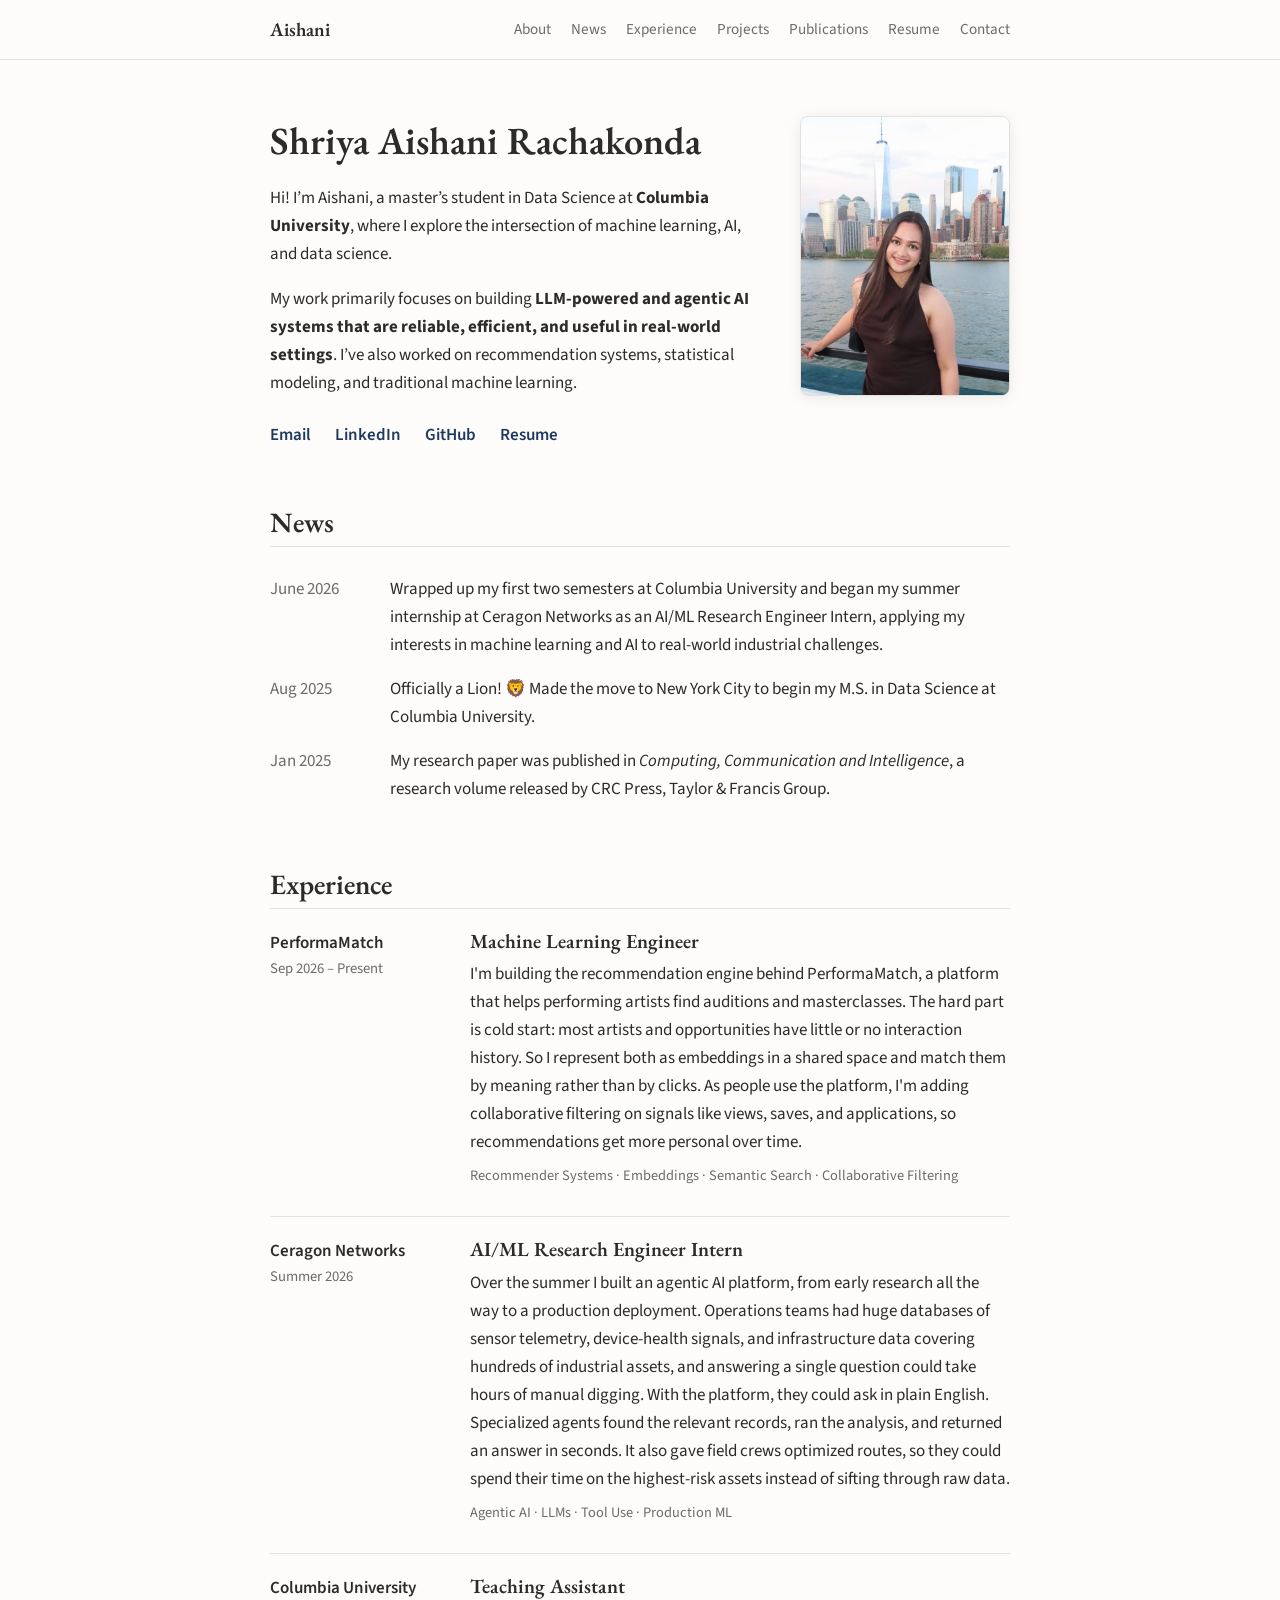
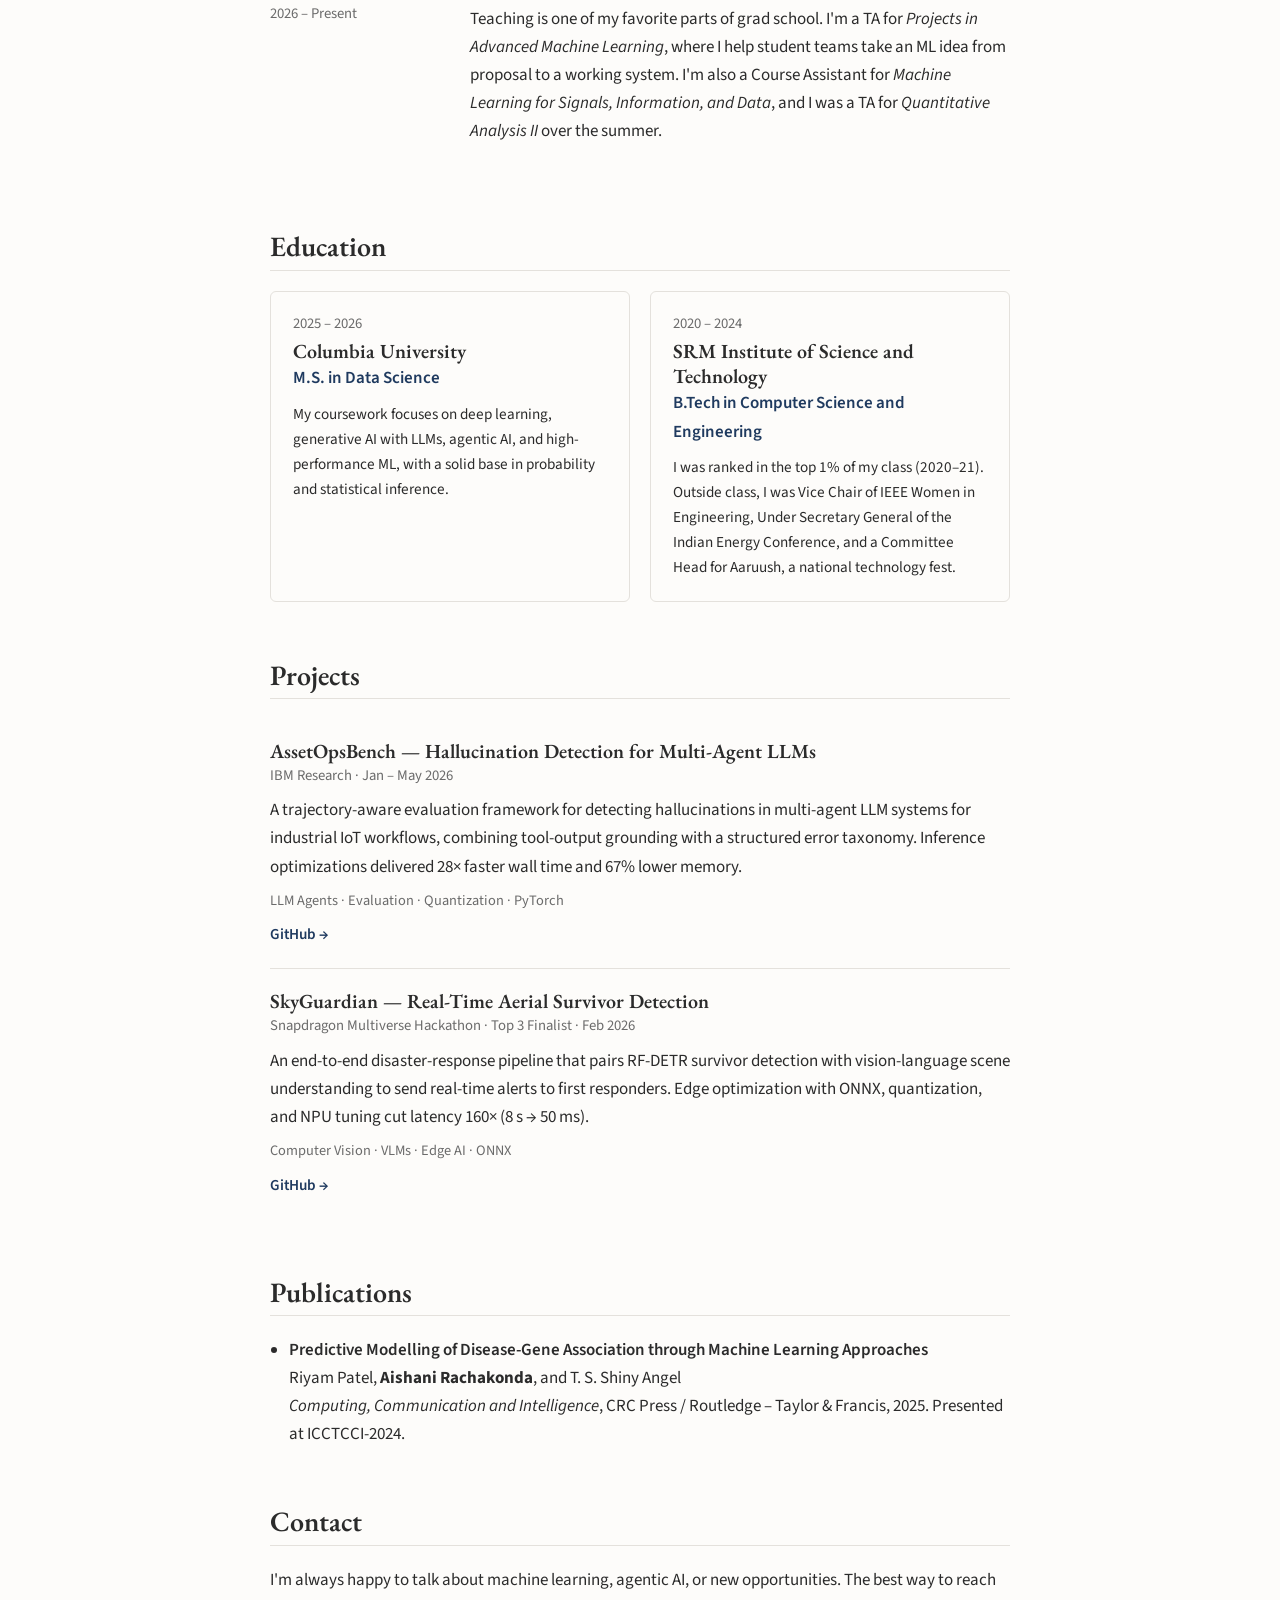
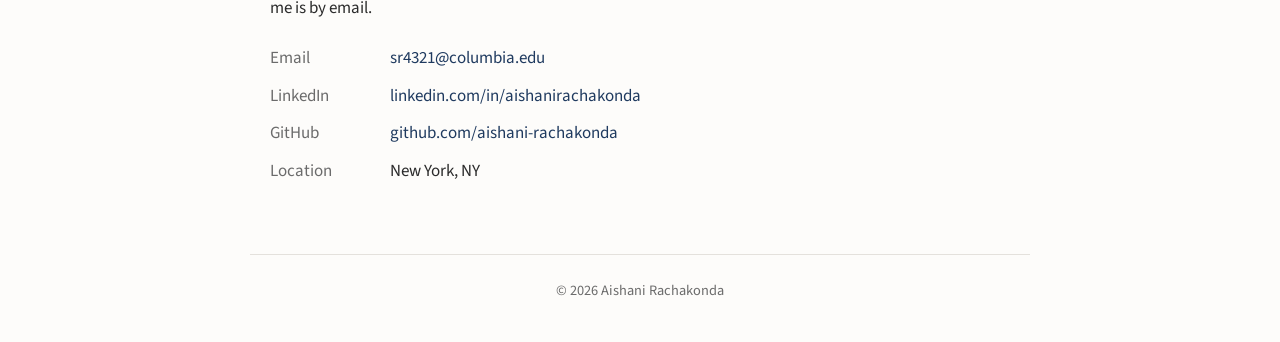
==== index.html @ 79b961b8 "Initial portfolio site Single-page site with intro, news, experience, education, projects, publicati" ====
<!doctype html>
<html lang="en">
<head>
  <meta charset="utf-8">
  <meta name="viewport" content="width=device-width, initial-scale=1">
  <title>Aishani Rachakonda</title>
  <meta name="description" content="Aishani Rachakonda — Machine Learning Engineer and M.S. Data Science student at Columbia University.">
  <link rel="preconnect" href="https://fonts.googleapis.com">
  <link rel="preconnect" href="https://fonts.gstatic.com" crossorigin>
  <link href="https://fonts.googleapis.com/css2?family=EB+Garamond:wght@500;600&family=Source+Sans+3:wght@400;600&display=swap" rel="stylesheet">
  <link rel="stylesheet" href="style.css?v=4">
</head>
<body>

  <header class="site-header">
    <nav class="nav">
      <a class="nav-name" href="#">Aishani</a>
      <div class="nav-links">
        <a href="#about">About</a>
        <a href="#news">News</a>
        <a href="#experience">Experience</a>
        <a href="#projects">Projects</a>
        <a href="#publications">Publications</a>
        <a href="resume.html">Resume</a>
        <a href="#contact">Contact</a>
      </div>
    </nav>
  </header>

  <main class="container">

    <!-- ============ ABOUT ============ -->
    <section id="about" class="about">
      <div class="about-text">
        <h1>Shriya Aishani Rachakonda</h1>

        <p>
          Hi! I&rsquo;m Aishani, a master&rsquo;s student in Data Science at
          <strong>Columbia University</strong>, where I explore the intersection of
          machine learning, AI, and data science.
        </p>
        <p>
          My work primarily focuses on building <strong>LLM-powered and agentic AI systems
          that are reliable, efficient, and useful in real-world settings</strong>. I&rsquo;ve
          also worked on recommendation systems, statistical modeling, and traditional
          machine learning.
        </p>

        <div class="links">
          <a href="mailto:sr4321@columbia.edu">Email</a>
          <a href="https://www.linkedin.com/in/aishanirachakonda" target="_blank" rel="noopener">LinkedIn</a>
          <a href="https://github.com/aishani-rachakonda" target="_blank" rel="noopener">GitHub</a>
          <a href="resume.html">Resume</a>
        </div>
      </div>

      <div class="about-photo">
        <!-- Save your photo as assets/img/profile.jpg and it will appear here. -->
        <img src="assets/img/profile.jpg" alt="Photo of Aishani Rachakonda"
             onerror="this.style.display='none'; this.nextElementSibling.style.display='flex';">
        <div class="photo-placeholder" aria-hidden="true">AR</div>
      </div>
    </section>

    <!-- ============ NEWS ============ -->
    <!-- To add an update, copy one <li> and put the newest at the top. -->
    <section id="news">
      <h2>News</h2>
      <ul class="news">
        <li>
          <span class="date">June 2026</span>
          <span>Wrapped up my first two semesters at Columbia University and began my summer internship at Ceragon Networks as an AI/ML Research Engineer Intern, applying my interests in machine learning and AI to real-world industrial challenges.</span>
        </li>
        <li>
          <span class="date">Aug 2025</span>
          <span>Officially a Lion! 🦁 Made the move to New York City to begin my M.S. in Data Science at Columbia University.</span>
        </li>
        <li>
          <span class="date">Jan 2025</span>
          <span>My research paper was published in <em>Computing, Communication and Intelligence</em>, a research volume released by CRC Press, Taylor &amp; Francis Group.</span>
        </li>
      </ul>
    </section>

    <!-- ============ EXPERIENCE ============ -->
    <!-- To add a role, copy one <article class="role"> block. Newest goes first. -->
    <section id="experience">
      <h2>Experience</h2>

      <article class="role">
        <div class="role-side">
          <div class="role-org">PerformaMatch</div>
          <div class="meta">Sep 2026 &ndash; Present</div>
        </div>
        <div class="role-body">
          <h3>Machine Learning Engineer</h3>
          <p>
            I'm building the recommendation engine behind PerformaMatch, a platform that
            helps performing artists find auditions and masterclasses. The hard part is
            cold start: most artists and opportunities have little or no interaction
            history. So I represent both as embeddings in a shared space and match them
            by meaning rather than by clicks. As people use the platform, I'm adding
            collaborative filtering on signals like views, saves, and applications, so
            recommendations get more personal over time.
          </p>
          <p class="tags">Recommender Systems &middot; Embeddings &middot; Semantic Search &middot; Collaborative Filtering</p>
        </div>
      </article>

      <article class="role">
        <div class="role-side">
          <div class="role-org">Ceragon Networks</div>
          <div class="meta">Summer 2026</div>
        </div>
        <div class="role-body">
          <h3>AI/ML Research Engineer Intern</h3>
          <p>
            Over the summer I built an agentic AI platform, from early research all the
            way to a production deployment. Operations teams had huge databases of sensor
            telemetry, device-health signals, and infrastructure data covering hundreds of
            industrial assets, and answering a single question could take hours of manual
            digging. With the platform, they could ask in plain English. Specialized
            agents found the relevant records, ran the analysis, and returned an answer in
            seconds. It also gave field crews optimized routes, so they could spend their
            time on the highest-risk assets instead of sifting through raw data.
          </p>
          <p class="tags">Agentic AI &middot; LLMs &middot; Tool Use &middot; Production ML</p>
        </div>
      </article>

      <article class="role">
        <div class="role-side">
          <div class="role-org">Columbia University</div>
          <div class="meta">2026 &ndash; Present</div>
        </div>
        <div class="role-body">
          <h3>Teaching Assistant</h3>
          <p>
            Teaching is one of my favorite parts of grad school. I'm a TA for
            <em>Projects in Advanced Machine Learning</em>, where I help student teams take
            an ML idea from proposal to a working system. I'm also a Course Assistant for
            <em>Machine Learning for Signals, Information, and Data</em>, and I was a TA for
            <em>Quantitative Analysis II</em> over the summer.
          </p>
        </div>
      </article>
    </section>

    <!-- ============ EDUCATION ============ -->
    <section id="education">
      <h2>Education</h2>
      <div class="edu-grid">
        <div class="edu-card">
          <div class="meta">2025 &ndash; 2026</div>
          <h3>Columbia University</h3>
          <p class="edu-degree">M.S. in Data Science</p>
          <p>
            My coursework focuses on deep learning, generative AI with LLMs, agentic AI,
            and high-performance ML, with a solid base in probability and statistical
            inference.
          </p>
        </div>
        <div class="edu-card">
          <div class="meta">2020 &ndash; 2024</div>
          <h3>SRM Institute of Science and Technology</h3>
          <p class="edu-degree">B.Tech in Computer Science and Engineering</p>
          <p>
            I was ranked in the top 1% of my class (2020&ndash;21). Outside class, I was Vice Chair of
            IEEE Women in Engineering, Under Secretary General of the Indian Energy
            Conference, and a Committee Head for Aaruush, a national technology fest.
          </p>
        </div>
      </div>
    </section>

    <!-- ============ PROJECTS ============ -->
    <!-- To add a project, copy one <article class="project"> block. -->
    <section id="projects">
      <h2>Projects</h2>

      <article class="project">
        <div class="entry-head">
          <h3>AssetOpsBench &mdash; Hallucination Detection for Multi-Agent LLMs</h3>
          <div class="meta">IBM Research &middot; Jan &ndash; May 2026</div>
        </div>
        <p>
          A trajectory-aware evaluation framework for detecting hallucinations in multi-agent
          LLM systems for industrial IoT workflows, combining tool-output grounding with a
          structured error taxonomy. Inference optimizations delivered 28&times; faster wall
          time and 67% lower memory.
        </p>
        <p class="tags">LLM Agents &middot; Evaluation &middot; Quantization &middot; PyTorch</p>
        <!-- TODO: replace with the project's repository URL -->
        <a class="project-link" href="https://github.com/aishani-rachakonda" target="_blank" rel="noopener">GitHub &rarr;</a>
      </article>

      <article class="project">
        <div class="entry-head">
          <h3>SkyGuardian &mdash; Real-Time Aerial Survivor Detection</h3>
          <div class="meta">Snapdragon Multiverse Hackathon &middot; Top 3 Finalist &middot; Feb 2026</div>
        </div>
        <p>
          An end-to-end disaster-response pipeline that pairs RF-DETR survivor detection with
          vision-language scene understanding to send real-time alerts to first responders.
          Edge optimization with ONNX, quantization, and NPU tuning cut latency 160&times;
          (8&nbsp;s &rarr; 50&nbsp;ms).
        </p>
        <p class="tags">Computer Vision &middot; VLMs &middot; Edge AI &middot; ONNX</p>
        <!-- TODO: replace with the project's repository URL -->
        <a class="project-link" href="https://github.com/aishani-rachakonda" target="_blank" rel="noopener">GitHub &rarr;</a>
      </article>
    </section>

    <!-- ============ PUBLICATIONS ============ -->
    <section id="publications">
      <h2>Publications</h2>
      <ul class="pubs">
        <li>
          <span class="pub-title">Predictive Modelling of Disease-Gene Association through Machine Learning Approaches</span><br>
          Riyam Patel, <strong>Aishani Rachakonda</strong>, and T. S. Shiny Angel<br>
          <em>Computing, Communication and Intelligence</em>, CRC Press / Routledge &ndash; Taylor &amp; Francis, 2025.
          Presented at ICCTCCI-2024.
        </li>
      </ul>
    </section>

    <!-- ============ CONTACT ============ -->
    <section id="contact">
      <h2>Contact</h2>
      <p>I'm always happy to talk about machine learning, agentic AI, or new opportunities. The best way to reach me is by email.</p>
      <ul class="contact-list">
        <li><span>Email</span><a href="mailto:sr4321@columbia.edu">sr4321@columbia.edu</a></li>
        <li><span>LinkedIn</span><a href="https://www.linkedin.com/in/aishanirachakonda" target="_blank" rel="noopener">linkedin.com/in/aishanirachakonda</a></li>
        <li><span>GitHub</span><a href="https://github.com/aishani-rachakonda" target="_blank" rel="noopener">github.com/aishani-rachakonda</a></li>
        <li><span>Location</span>New York, NY</li>
      </ul>
    </section>

  </main>

  <footer class="footer">
    &copy; <span id="year">2026</span> Aishani Rachakonda
  </footer>

  <script>document.getElementById('year').textContent = new Date().getFullYear();</script>
</body>
</html>
---- style.css ----
/* ---------- Theme ---------- */
:root {
  --bg: #fdfcfa;
  --text: #2b2b2b;
  --muted: #6b6b6b;
  --rule: #e4e1dc;
  --accent: #1f3a5f;       /* deep navy */
  --accent-hover: #9b2335; /* muted crimson */
  --serif: "EB Garamond", Georgia, "Times New Roman", serif;
  --sans: "Source Sans 3", -apple-system, "Segoe UI", Helvetica, Arial, sans-serif;
  --width: 780px;
}

@media (prefers-color-scheme: dark) {
  :root {
    --bg: #1a1b1e;
    --text: #e3e1dc;
    --muted: #9a9892;
    --rule: #33343a;
    --accent: #8fb3de;
    --accent-hover: #e3a1a8;
  }
}

/* ---------- Base ---------- */
* { box-sizing: border-box; }

html { scroll-behavior: smooth; scroll-padding-top: 4.5rem; }

body {
  margin: 0;
  background: var(--bg);
  color: var(--text);
  font-family: var(--sans);
  font-size: 17px;
  line-height: 1.65;
  -webkit-font-smoothing: antialiased;
}

a { color: var(--accent); text-decoration: none; }
a:hover { color: var(--accent-hover); text-decoration: underline; }

h1, h2, h3 { font-family: var(--serif); font-weight: 600; line-height: 1.25; }

.container {
  max-width: var(--width);
  margin: 0 auto;
  padding: 0 1.25rem;
}

section { padding: 2.5rem 0 1rem; }

h2 {
  font-size: 1.75rem;
  margin: 0 0 1.25rem;
  padding-bottom: 0.35rem;
  border-bottom: 1px solid var(--rule);
  display: flex;
  justify-content: space-between;
  align-items: baseline;
}

h3 { font-size: 1.3rem; margin: 1.75rem 0 0.75rem; }

/* ---------- Header / Nav ---------- */
.site-header {
  position: sticky;
  top: 0;
  z-index: 10;
  background: var(--bg);
  border-bottom: 1px solid var(--rule);
}

.nav {
  max-width: var(--width);
  margin: 0 auto;
  padding: 0.85rem 1.25rem;
  display: flex;
  justify-content: space-between;
  align-items: center;
  gap: 1rem;
}

.nav-name {
  font-family: var(--serif);
  font-size: 1.2rem;
  font-weight: 600;
  color: var(--text);
  white-space: nowrap;
}

.nav-links { display: flex; flex-wrap: wrap; gap: 0.25rem 1.25rem; }
.nav-links a { color: var(--muted); font-size: 0.95rem; }
.nav-links a:hover { color: var(--accent); text-decoration: none; }

/* ---------- About ---------- */
.about {
  display: grid;
  grid-template-columns: 1fr 210px;
  gap: 2.5rem;
  align-items: start;
  padding-top: 3.5rem;
}

.about h1 { font-size: 2.4rem; margin: 0 0 1.25rem; }
.tagline {
  margin: 0.35rem 0 1.5rem;
  color: var(--accent);
  font-size: 1.1rem;
  font-weight: 600;
}

.about-photo img,
.photo-placeholder {
  width: 210px;
  aspect-ratio: 3 / 4;
  border-radius: 8px;
  object-fit: cover;
  display: block;
  border: 1px solid var(--rule);
  box-shadow: 0 2px 14px rgba(0, 0, 0, 0.08);
}

.photo-placeholder {
  display: none;
  align-items: center;
  justify-content: center;
  font-family: var(--serif);
  font-size: 3.5rem;
  color: var(--accent);
  background: color-mix(in srgb, var(--accent) 8%, var(--bg));
}

.links { display: flex; flex-wrap: wrap; gap: 0.5rem 1.5rem; margin-top: 1.5rem; }
.links a { font-weight: 600; }

/* ---------- News ---------- */
.news { list-style: none; padding: 0; margin: 0; }
.news li {
  display: grid;
  grid-template-columns: 6.5rem 1fr;
  gap: 1rem;
  padding: 0.5rem 0;
}
.date { color: var(--muted); font-variant-numeric: tabular-nums; white-space: nowrap; }

/* ---------- Shared ---------- */
.entry-head {
  display: flex;
  justify-content: space-between;
  align-items: baseline;
  flex-wrap: wrap;
  gap: 0 1rem;
}

.meta { color: var(--muted); font-size: 0.92rem; }
.tags { color: var(--muted); font-size: 0.9rem; }

/* ---------- Experience ---------- */
.role {
  display: grid;
  grid-template-columns: 11rem 1fr;
  gap: 1.5rem;
  padding: 1.25rem 0;
  border-bottom: 1px solid var(--rule);
}
.role:first-of-type { padding-top: 0; }
.role:last-child { border-bottom: none; }
.role-org { font-weight: 600; }
.role h3 { margin: 0 0 0.4rem; font-size: 1.25rem; }
.role p { margin: 0 0 0.5rem; }

/* ---------- Education ---------- */
.edu-grid { display: grid; grid-template-columns: 1fr 1fr; gap: 1.25rem; }
.edu-card {
  padding: 1.25rem 1.4rem;
  border: 1px solid var(--rule);
  border-radius: 6px;
}
.edu-card h3 { margin: 0.2rem 0 0; font-size: 1.25rem; }
.edu-degree { margin: 0 0 0.6rem; color: var(--accent); font-weight: 600; }
.edu-card p:last-child { margin: 0; font-size: 0.95rem; }

/* ---------- Resume page ---------- */
.nav-links a.active { color: var(--text); }

.resume-page { padding-top: 2.5rem; }
.resume-head {
  display: flex;
  justify-content: space-between;
  align-items: center;
  gap: 1rem;
  margin-bottom: 1.25rem;
}
.resume-head h1 { margin: 0; font-size: 2.2rem; }

.button {
  display: inline-block;
  padding: 0.5rem 1.1rem;
  border: 1px solid var(--accent);
  border-radius: 4px;
  font-weight: 600;
  font-size: 0.95rem;
}
.button:hover { background: var(--accent); color: var(--bg); text-decoration: none; }

.resume-frame {
  border: 1px solid var(--rule);
  box-shadow: 0 2px 14px rgba(0, 0, 0, 0.06);
  aspect-ratio: 8.5 / 11;
  background: #fff;
}
.resume-frame iframe { width: 100%; height: 100%; border: 0; display: block; }
.resume-fallback { color: var(--muted); font-size: 0.9rem; text-align: center; }

/* ---------- Projects ---------- */
.project {
  padding: 1.25rem 0;
  border-bottom: 1px solid var(--rule);
  margin: 0;
}
.project:last-child { border-bottom: none; }
.project h3 { margin: 0; font-size: 1.25rem; }
.project p { margin: 0.5rem 0; }
.project-link { font-weight: 600; font-size: 0.95rem; }

/* ---------- Publications ---------- */
.pubs { padding-left: 1.2rem; margin: 0; }
.pub-title { font-weight: 600; }

/* ---------- Contact ---------- */
.contact-list { list-style: none; padding: 0; margin: 1rem 0 0; }
.contact-list li { display: grid; grid-template-columns: 6.5rem 1fr; gap: 1rem; padding: 0.3rem 0; }
.contact-list span { color: var(--muted); }

/* ---------- Footer ---------- */
.footer {
  max-width: var(--width);
  margin: 3rem auto 0;
  padding: 1.5rem 1.25rem 2.5rem;
  border-top: 1px solid var(--rule);
  color: var(--muted);
  font-size: 0.9rem;
  text-align: center;
}

/* ---------- Mobile ---------- */
@media (max-width: 680px) {
  body { font-size: 16px; }
  .nav { flex-direction: column; align-items: flex-start; gap: 0.4rem; }
  .nav-links { gap: 0.25rem 1rem; }
  html { scroll-padding-top: 6.5rem; }
  .about { grid-template-columns: 1fr; gap: 1.5rem; padding-top: 2rem; }
  .about-photo { order: -1; }
  .about-photo img, .photo-placeholder { width: 160px; }
  .photo-placeholder { font-size: 2.5rem; }
  .about h1 { font-size: 2rem; }
  .news li, .contact-list li { grid-template-columns: 1fr; gap: 0; }
  .role { grid-template-columns: 1fr; gap: 0.4rem; }
  .role-side { display: flex; justify-content: space-between; gap: 1rem; }
  .edu-grid { grid-template-columns: 1fr; }
}
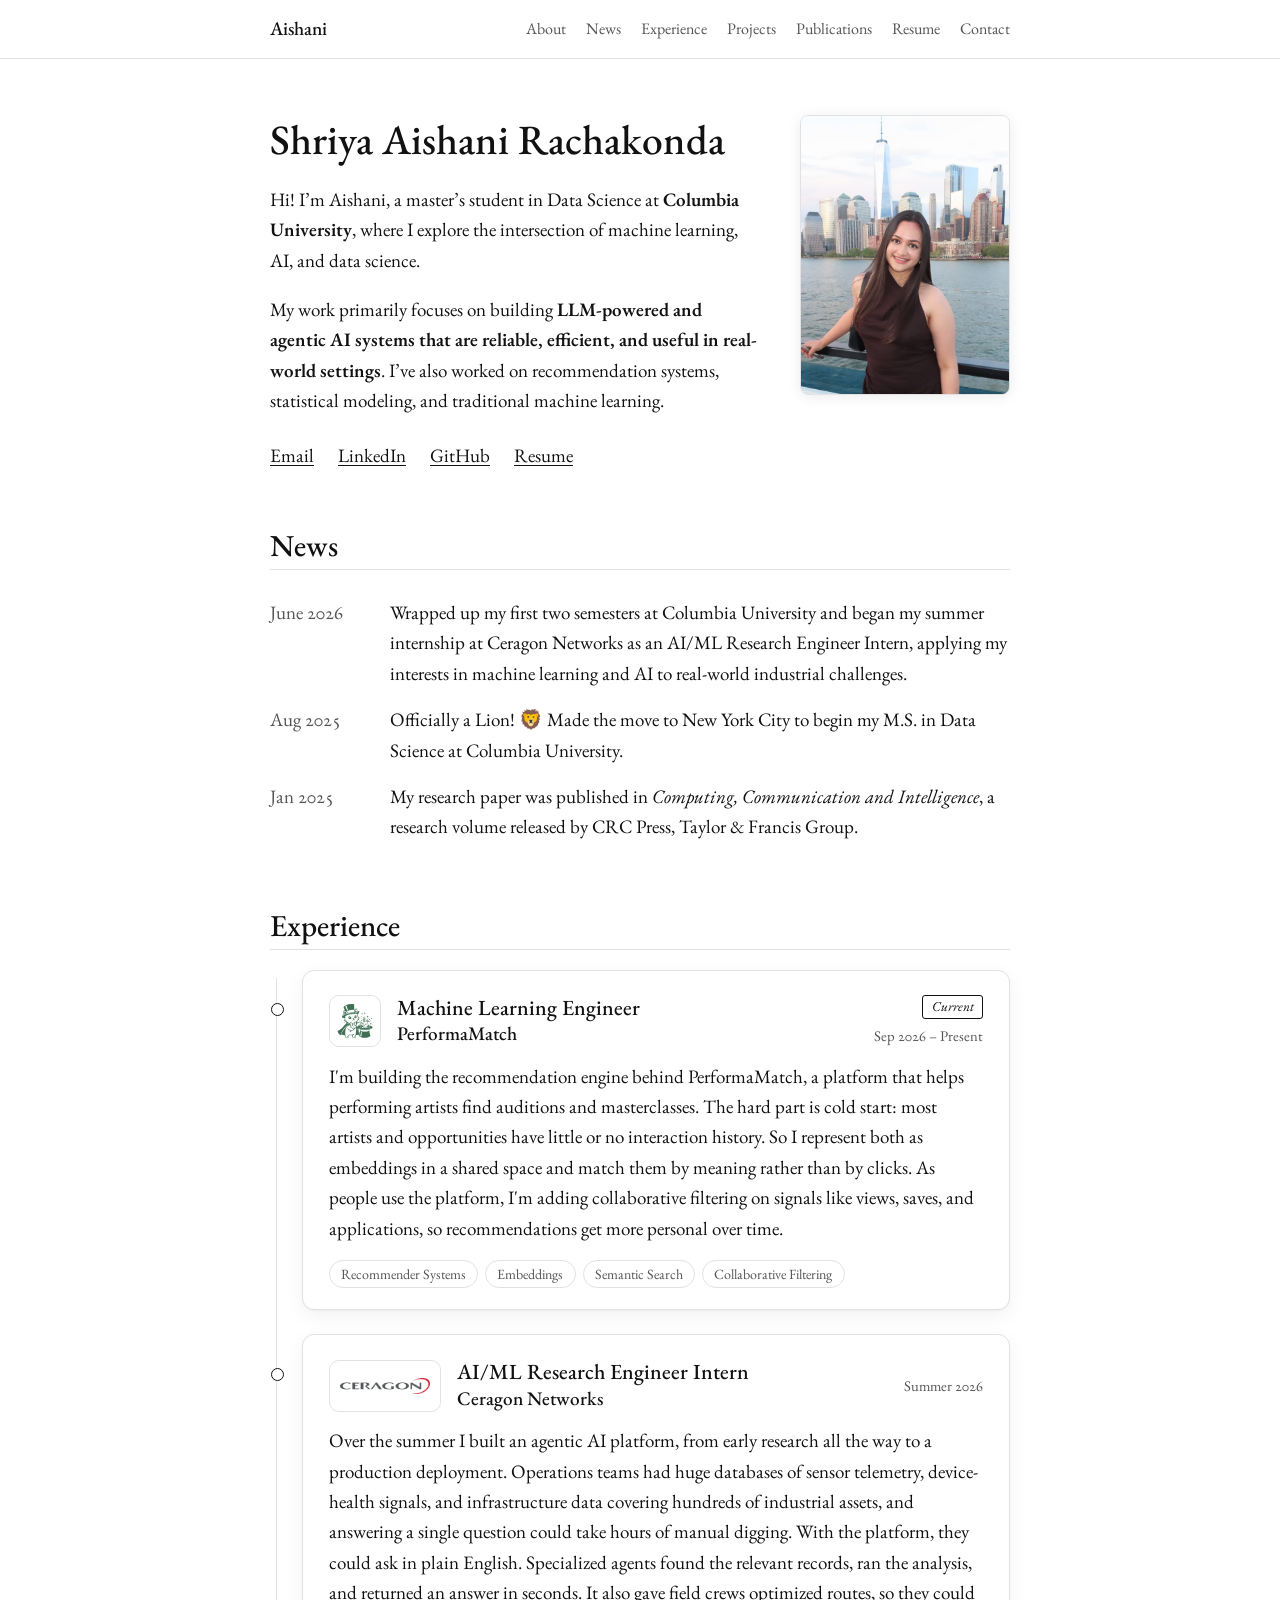
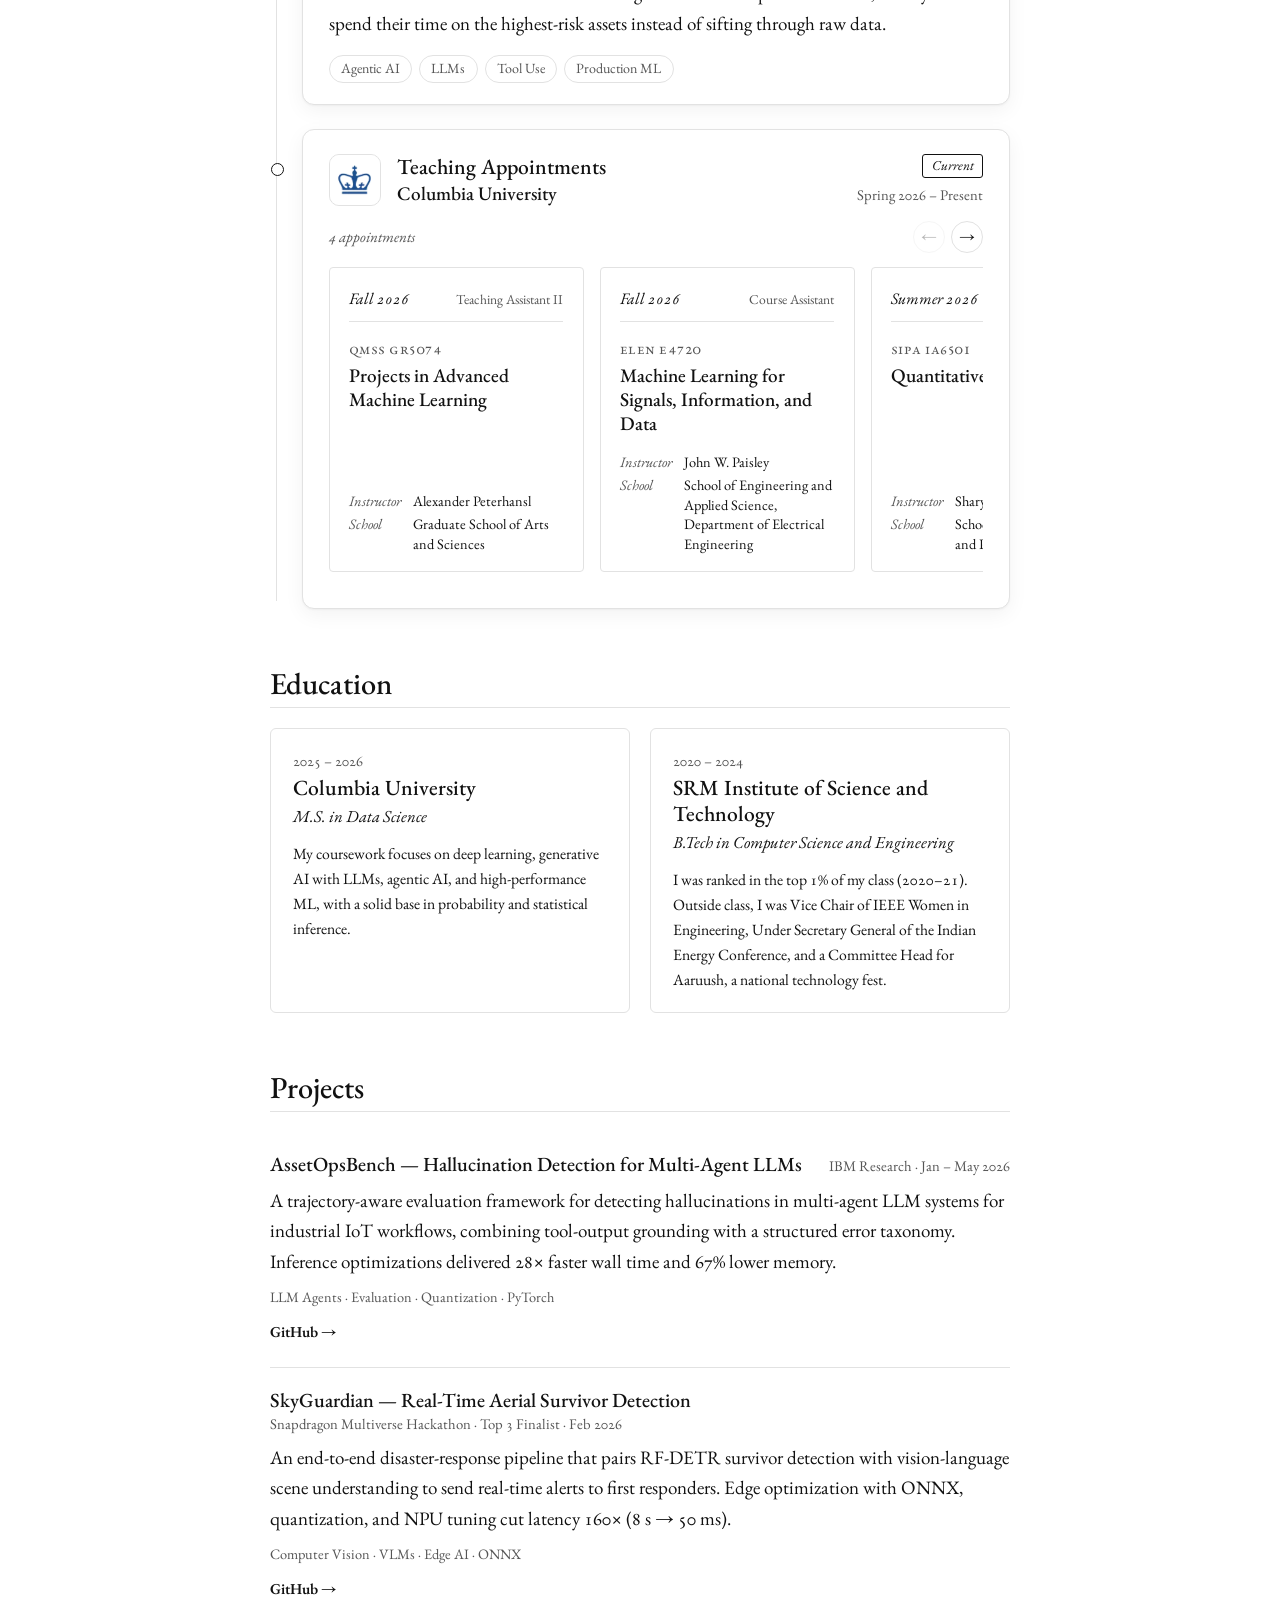
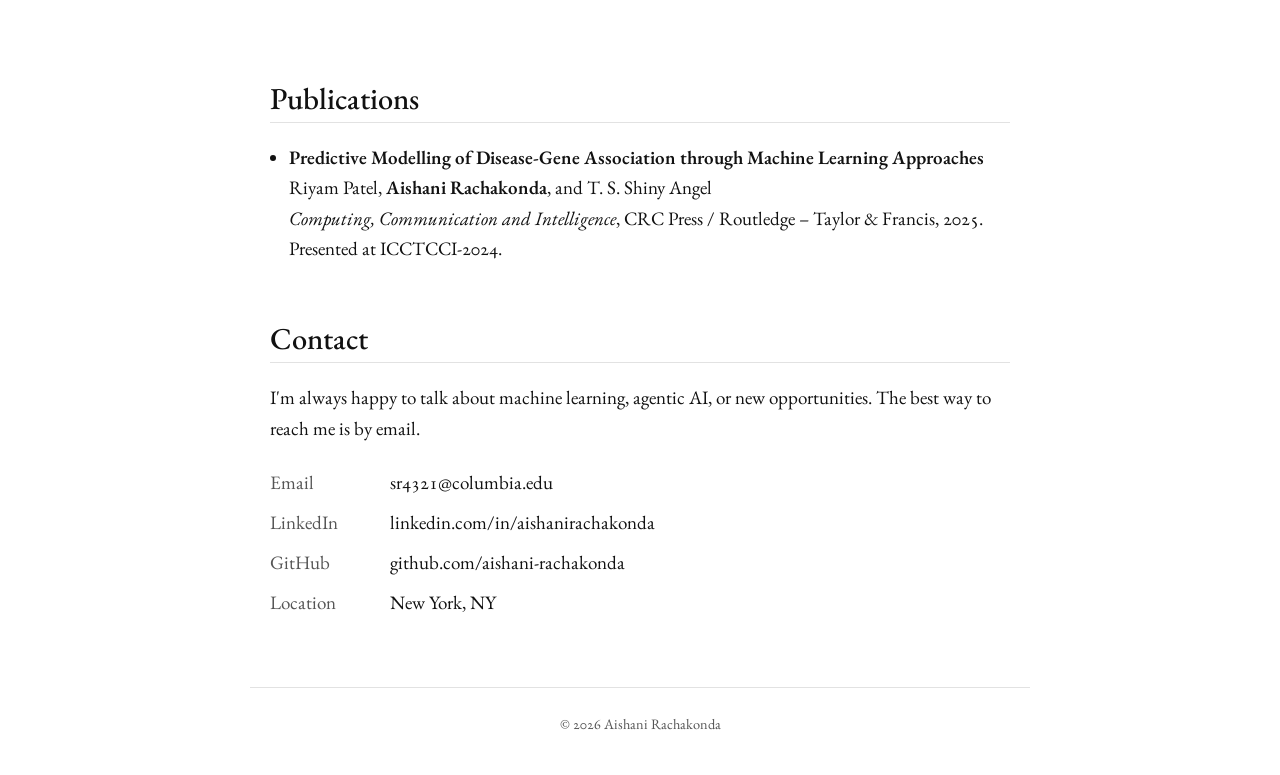
==== commit afff61fb: "Black-and-white redesign, TA appointment cards, logos, intro and news updates" ====
--- a/index.html
+++ b/index.html
@@ -7,8 +7,8 @@
   <meta name="description" content="Aishani Rachakonda — Machine Learning Engineer and M.S. Data Science student at Columbia University.">
   <link rel="preconnect" href="https://fonts.googleapis.com">
   <link rel="preconnect" href="https://fonts.gstatic.com" crossorigin>
-  <link href="https://fonts.googleapis.com/css2?family=EB+Garamond:wght@500;600&family=Source+Sans+3:wght@400;600&display=swap" rel="stylesheet">
-  <link rel="stylesheet" href="style.css?v=4">
+  <link href="https://fonts.googleapis.com/css2?family=EB+Garamond:ital,wght@0,400;0,500;0,600;1,400;1,500&display=swap" rel="stylesheet">
+  <link rel="stylesheet" href="style.css?v=12">
 </head>
 <body>
 
@@ -83,67 +83,142 @@
     </section>
 
     <!-- ============ EXPERIENCE ============ -->
-    <!-- To add a role, copy one <article class="role"> block. Newest goes first. -->
+    <!-- To add a role, copy one <article class="xp-card"> block (inside its <li>). Newest goes first.
+         Logos: save as assets/img/logos/<name>.png (square, ~200x200). Until then, the initials show. -->
     <section id="experience">
       <h2>Experience</h2>
 
-      <article class="role">
-        <div class="role-side">
-          <div class="role-org">PerformaMatch</div>
-          <div class="meta">Sep 2026 &ndash; Present</div>
-        </div>
-        <div class="role-body">
-          <h3>Machine Learning Engineer</h3>
-          <p>
-            I'm building the recommendation engine behind PerformaMatch, a platform that
-            helps performing artists find auditions and masterclasses. The hard part is
-            cold start: most artists and opportunities have little or no interaction
-            history. So I represent both as embeddings in a shared space and match them
-            by meaning rather than by clicks. As people use the platform, I'm adding
-            collaborative filtering on signals like views, saves, and applications, so
-            recommendations get more personal over time.
-          </p>
-          <p class="tags">Recommender Systems &middot; Embeddings &middot; Semantic Search &middot; Collaborative Filtering</p>
-        </div>
-      </article>
-
-      <article class="role">
-        <div class="role-side">
-          <div class="role-org">Ceragon Networks</div>
-          <div class="meta">Summer 2026</div>
-        </div>
-        <div class="role-body">
-          <h3>AI/ML Research Engineer Intern</h3>
-          <p>
-            Over the summer I built an agentic AI platform, from early research all the
-            way to a production deployment. Operations teams had huge databases of sensor
-            telemetry, device-health signals, and infrastructure data covering hundreds of
-            industrial assets, and answering a single question could take hours of manual
-            digging. With the platform, they could ask in plain English. Specialized
-            agents found the relevant records, ran the analysis, and returned an answer in
-            seconds. It also gave field crews optimized routes, so they could spend their
-            time on the highest-risk assets instead of sifting through raw data.
-          </p>
-          <p class="tags">Agentic AI &middot; LLMs &middot; Tool Use &middot; Production ML</p>
-        </div>
-      </article>
-
-      <article class="role">
-        <div class="role-side">
-          <div class="role-org">Columbia University</div>
-          <div class="meta">2026 &ndash; Present</div>
-        </div>
-        <div class="role-body">
-          <h3>Teaching Assistant</h3>
-          <p>
-            Teaching is one of my favorite parts of grad school. I'm a TA for
-            <em>Projects in Advanced Machine Learning</em>, where I help student teams take
-            an ML idea from proposal to a working system. I'm also a Course Assistant for
-            <em>Machine Learning for Signals, Information, and Data</em>, and I was a TA for
-            <em>Quantitative Analysis II</em> over the summer.
-          </p>
-        </div>
-      </article>
+      <ol class="timeline">
+        <li class="timeline-item reveal">
+          <article class="xp-card">
+            <header class="xp-head">
+              <div class="xp-logo">
+                <span>PM</span>
+                <img src="assets/img/logos/performamatch.png" alt="" onerror="this.remove()">
+              </div>
+              <div class="xp-title">
+                <h3>Machine Learning Engineer</h3>
+                <div class="xp-org">PerformaMatch</div>
+              </div>
+              <div class="xp-when">
+                <span class="badge-current">Current</span>
+                <span class="meta">Sep 2026 &ndash; Present</span>
+              </div>
+            </header>
+            <p>
+              I'm building the recommendation engine behind PerformaMatch, a platform that
+              helps performing artists find auditions and masterclasses. The hard part is
+              cold start: most artists and opportunities have little or no interaction
+              history. So I represent both as embeddings in a shared space and match them
+              by meaning rather than by clicks. As people use the platform, I'm adding
+              collaborative filtering on signals like views, saves, and applications, so
+              recommendations get more personal over time.
+            </p>
+            <ul class="chips">
+              <li>Recommender Systems</li><li>Embeddings</li><li>Semantic Search</li><li>Collaborative Filtering</li>
+            </ul>
+          </article>
+        </li>
+
+        <li class="timeline-item reveal">
+          <article class="xp-card">
+            <header class="xp-head">
+              <div class="xp-logo xp-logo--wide">
+                <span>C</span>
+                <img src="assets/img/logos/ceragon.png" alt="" onerror="this.remove()">
+              </div>
+              <div class="xp-title">
+                <h3>AI/ML Research Engineer Intern</h3>
+                <div class="xp-org">Ceragon Networks</div>
+              </div>
+              <div class="xp-when">
+                <span class="meta">Summer 2026</span>
+              </div>
+            </header>
+            <p>
+              Over the summer I built an agentic AI platform, from early research all the
+              way to a production deployment. Operations teams had huge databases of sensor
+              telemetry, device-health signals, and infrastructure data covering hundreds of
+              industrial assets, and answering a single question could take hours of manual
+              digging. With the platform, they could ask in plain English. Specialized
+              agents found the relevant records, ran the analysis, and returned an answer in
+              seconds. It also gave field crews optimized routes, so they could spend their
+              time on the highest-risk assets instead of sifting through raw data.
+            </p>
+            <ul class="chips">
+              <li>Agentic AI</li><li>LLMs</li><li>Tool Use</li><li>Production ML</li>
+            </ul>
+          </article>
+        </li>
+
+        <li class="timeline-item reveal">
+          <article class="xp-card">
+            <header class="xp-head">
+              <div class="xp-logo">
+                <span>CU</span>
+                <img src="assets/img/logos/columbia.png" alt="" onerror="this.remove()">
+              </div>
+              <div class="xp-title">
+                <h3>Teaching Appointments</h3>
+                <div class="xp-org">Columbia University</div>
+              </div>
+              <div class="xp-when">
+                <span class="badge-current">Current</span>
+                <span class="meta">Spring 2026 &ndash; Present</span>
+              </div>
+            </header>
+
+            <!-- One card per appointment, newest first. Copy a <li class="ta-card"> to add one. -->
+            <div class="ta-carousel">
+              <div class="ta-controls" aria-hidden="true">
+                <span class="ta-count">4 appointments</span>
+                <span class="ta-buttons">
+                  <button type="button" class="ta-btn" data-dir="-1" tabindex="-1">&larr;</button>
+                  <button type="button" class="ta-btn" data-dir="1" tabindex="-1">&rarr;</button>
+                </span>
+              </div>
+              <ul class="ta-track" tabindex="0" aria-label="Teaching appointments">
+                <li class="ta-card">
+                  <div class="ta-top"><span class="ta-term">Fall 2026</span><span class="ta-role">Teaching Assistant II</span></div>
+                  <div class="ta-code">QMSS GR5074</div>
+                  <h4 class="ta-course">Projects in Advanced Machine Learning</h4>
+                  <dl class="ta-meta">
+                    <dt>Instructor</dt><dd>Alexander Peterhansl</dd>
+                    <dt>School</dt><dd>Graduate School of Arts and Sciences</dd>
+                  </dl>
+                </li>
+                <li class="ta-card">
+                  <div class="ta-top"><span class="ta-term">Fall 2026</span><span class="ta-role">Course Assistant</span></div>
+                  <div class="ta-code">ELEN E4720</div>
+                  <h4 class="ta-course">Machine Learning for Signals, Information, and Data</h4>
+                  <dl class="ta-meta">
+                    <dt>Instructor</dt><dd>John W. Paisley</dd>
+                    <dt>School</dt><dd>School of Engineering and Applied Science, Department of Electrical Engineering</dd>
+                  </dl>
+                </li>
+                <li class="ta-card">
+                  <div class="ta-top"><span class="ta-term">Summer 2026</span><span class="ta-role">Teaching Assistant II</span></div>
+                  <div class="ta-code">SIPA IA6501</div>
+                  <h4 class="ta-course">Quantitative Analysis II</h4>
+                  <dl class="ta-meta">
+                    <dt>Instructor</dt><dd>Sharyn L. O&rsquo;Halloran</dd>
+                    <dt>School</dt><dd>School of International and Public Affairs</dd>
+                  </dl>
+                </li>
+                <li class="ta-card">
+                  <div class="ta-top"><span class="ta-term">Spring 2026</span><span class="ta-role">Teaching Assistant II</span></div>
+                  <div class="ta-code">QMSS GR5074</div>
+                  <h4 class="ta-course">Projects in Advanced Machine Learning</h4>
+                  <dl class="ta-meta">
+                    <dt>Instructor</dt><dd>Alexander Peterhansl</dd>
+                    <dt>School</dt><dd>Graduate School of Arts and Sciences</dd>
+                  </dl>
+                </li>
+              </ul>
+            </div>
+          </article>
+        </li>
+      </ol>
     </section>
 
     <!-- ============ EDUCATION ============ -->
@@ -242,6 +317,37 @@
     &copy; <span id="year">2026</span> Aishani Rachakonda
   </footer>
 
-  <script>document.getElementById('year').textContent = new Date().getFullYear();</script>
+  <script>
+    document.getElementById('year').textContent = new Date().getFullYear();
+
+    // Fade cards in as they scroll into view.
+    const items = document.querySelectorAll('.reveal');
+    if ('IntersectionObserver' in window && !matchMedia('(prefers-reduced-motion: reduce)').matches) {
+      document.documentElement.classList.add('js-reveal');
+      const io = new IntersectionObserver((entries) => {
+        entries.forEach((e) => {
+          if (e.isIntersecting) { e.target.classList.add('is-visible'); io.unobserve(e.target); }
+        });
+      }, { threshold: 0.15 });
+      items.forEach((el) => io.observe(el));
+    }
+
+    // Teaching appointments: arrow buttons scroll the card track.
+    document.querySelectorAll('.ta-carousel').forEach((c) => {
+      const track = c.querySelector('.ta-track');
+      const [prev, next] = c.querySelectorAll('.ta-btn');
+      const step = () => track.querySelector('.ta-card').offsetWidth + 16;
+      const update = () => {
+        prev.disabled = track.scrollLeft <= 2;
+        next.disabled = track.scrollLeft + track.clientWidth >= track.scrollWidth - 2;
+        c.classList.toggle('no-scroll', track.scrollWidth <= track.clientWidth + 2);
+      };
+      prev.addEventListener('click', () => track.scrollBy({ left: -step(), behavior: 'smooth' }));
+      next.addEventListener('click', () => track.scrollBy({ left: step(), behavior: 'smooth' }));
+      track.addEventListener('scroll', update, { passive: true });
+      window.addEventListener('resize', update);
+      update();
+    });
+  </script>
 </body>
 </html>
--- a/style.css
+++ b/style.css
@@ -1,24 +1,27 @@
 /* ---------- Theme ---------- */
 :root {
-  --bg: #fdfcfa;
-  --text: #2b2b2b;
-  --muted: #6b6b6b;
-  --rule: #e4e1dc;
-  --accent: #1f3a5f;       /* deep navy */
-  --accent-hover: #9b2335; /* muted crimson */
-  --serif: "EB Garamond", Georgia, "Times New Roman", serif;
-  --sans: "Source Sans 3", -apple-system, "Segoe UI", Helvetica, Arial, sans-serif;
+  --bg: #ffffff;
+  --text: #111111;
+  --muted: #555555;
+  --rule: #e2e2e2;
+  --accent: #111111;
+  --card: #ffffff;
+  --shadow: 0 1px 2px rgba(0, 0, 0, 0.04), 0 6px 20px rgba(0, 0, 0, 0.05);
+  --shadow-hover: 0 2px 4px rgba(0, 0, 0, 0.05), 0 14px 34px rgba(0, 0, 0, 0.09);
+  --serif: "EB Garamond", "Times New Roman", Times, serif;
   --width: 780px;
 }
 
 @media (prefers-color-scheme: dark) {
   :root {
-    --bg: #1a1b1e;
-    --text: #e3e1dc;
-    --muted: #9a9892;
-    --rule: #33343a;
-    --accent: #8fb3de;
-    --accent-hover: #e3a1a8;
+    --bg: #0e0e0e;
+    --text: #f2f2f2;
+    --muted: #a6a6a6;
+    --rule: #2c2c2c;
+    --accent: #f2f2f2;
+    --card: #151515;
+    --shadow: 0 1px 2px rgba(0, 0, 0, 0.4), 0 6px 20px rgba(0, 0, 0, 0.35);
+    --shadow-hover: 0 2px 4px rgba(0, 0, 0, 0.45), 0 14px 34px rgba(0, 0, 0, 0.5);
   }
 }
 
@@ -31,16 +34,18 @@
   margin: 0;
   background: var(--bg);
   color: var(--text);
-  font-family: var(--sans);
-  font-size: 17px;
-  line-height: 1.65;
+  font-family: var(--serif);
+  font-size: 19px;
+  line-height: 1.6;
+  font-feature-settings: "kern", "liga", "onum";
   -webkit-font-smoothing: antialiased;
 }
 
 a { color: var(--accent); text-decoration: none; }
-a:hover { color: var(--accent-hover); text-decoration: underline; }
-
-h1, h2, h3 { font-family: var(--serif); font-weight: 600; line-height: 1.25; }
+a:hover { text-decoration: underline; text-underline-offset: 3px; text-decoration-thickness: 1px; }
+
+h1, h2, h3 { font-family: var(--serif); font-weight: 500; line-height: 1.2; }
+strong { font-weight: 600; }
 
 .container {
   max-width: var(--width);
@@ -51,7 +56,7 @@
 section { padding: 2.5rem 0 1rem; }
 
 h2 {
-  font-size: 1.75rem;
+  font-size: 1.9rem;
   margin: 0 0 1.25rem;
   padding-bottom: 0.35rem;
   border-bottom: 1px solid var(--rule);
@@ -84,14 +89,14 @@
 .nav-name {
   font-family: var(--serif);
   font-size: 1.2rem;
-  font-weight: 600;
+  font-weight: 500;
   color: var(--text);
   white-space: nowrap;
 }
 
 .nav-links { display: flex; flex-wrap: wrap; gap: 0.25rem 1.25rem; }
-.nav-links a { color: var(--muted); font-size: 0.95rem; }
-.nav-links a:hover { color: var(--accent); text-decoration: none; }
+.nav-links a { color: var(--muted); font-size: 1rem; }
+.nav-links a:hover { color: var(--text); text-decoration: none; }
 
 /* ---------- About ---------- */
 .about {
@@ -102,13 +107,7 @@
   padding-top: 3.5rem;
 }
 
-.about h1 { font-size: 2.4rem; margin: 0 0 1.25rem; }
-.tagline {
-  margin: 0.35rem 0 1.5rem;
-  color: var(--accent);
-  font-size: 1.1rem;
-  font-weight: 600;
-}
+.about h1 { font-size: 2.6rem; margin: 0 0 1.25rem; }
 
 .about-photo img,
 .photo-placeholder {
@@ -128,11 +127,11 @@
   font-family: var(--serif);
   font-size: 3.5rem;
   color: var(--accent);
-  background: color-mix(in srgb, var(--accent) 8%, var(--bg));
+  background: color-mix(in srgb, var(--text) 5%, var(--bg));
 }
 
 .links { display: flex; flex-wrap: wrap; gap: 0.5rem 1.5rem; margin-top: 1.5rem; }
-.links a { font-weight: 600; }
+.links a { text-decoration: underline; text-underline-offset: 3px; text-decoration-thickness: 1px; }
 
 /* ---------- News ---------- */
 .news { list-style: none; padding: 0; margin: 0; }
@@ -157,18 +156,248 @@
 .tags { color: var(--muted); font-size: 0.9rem; }
 
 /* ---------- Experience ---------- */
-.role {
+.timeline {
+  list-style: none;
+  margin: 0;
+  padding: 0 0 0 2rem;
+  position: relative;
+}
+/* the vertical line */
+.timeline::before {
+  content: "";
+  position: absolute;
+  left: 0.4rem;
+  top: 0.5rem;
+  bottom: 0.5rem;
+  width: 1px;
+  background: var(--rule);
+}
+.timeline-item { position: relative; margin-bottom: 1.5rem; }
+.timeline-item:last-child { margin-bottom: 0; }
+/* the dot */
+.timeline-item::before {
+  content: "";
+  position: absolute;
+  left: calc(-2rem + 0.4rem - 5px);
+  top: 2.1rem;
+  width: 11px;
+  height: 11px;
+  border-radius: 50%;
+  background: var(--bg);
+  border: 1.5px solid var(--text);
+  transition: background 0.3s ease;
+}
+.timeline-item:hover::before { background: var(--text); }
+
+.xp-card {
+  position: relative;
+  background: var(--card);
+  border: 1px solid var(--rule);
+  border-radius: 12px;
+  padding: 1.5rem 1.6rem 1.35rem;
+  box-shadow: var(--shadow);
+  transition: transform 0.3s ease, box-shadow 0.3s ease, border-color 0.3s ease;
+  overflow: hidden;
+}
+.xp-card:hover {
+  transform: translateY(-3px);
+  box-shadow: var(--shadow-hover);
+  border-color: color-mix(in srgb, var(--text) 30%, var(--rule));
+}
+
+.xp-head {
   display: grid;
-  grid-template-columns: 11rem 1fr;
-  gap: 1.5rem;
-  padding: 1.25rem 0;
+  grid-template-columns: auto 1fr auto;
+  gap: 1rem;
+  align-items: center;
+  margin-bottom: 0.9rem;
+}
+
+.xp-logo {
+  position: relative;
+  width: 52px;
+  height: 52px;
+  border-radius: 10px;
+  border: 1px solid var(--rule);
+  background: color-mix(in srgb, var(--text) 4%, var(--card));
+  display: grid;
+  place-items: center;
+  overflow: hidden;
+  flex-shrink: 0;
+}
+.xp-logo span {
+  font-family: var(--serif);
+  font-weight: 500;
+  font-size: 1.2rem;
+  color: var(--text);
+}
+.xp-logo img {
+  position: absolute;
+  inset: 0;
+  width: 100%;
+  height: 100%;
+  object-fit: contain;
+  padding: 6px;
+  background: #fff;
+}
+.xp-logo--wide { width: 112px; }
+.xp-logo--wide img { padding: 8px 10px; }
+
+.xp-title h3 { margin: 0; font-size: 1.35rem; }
+.xp-org {
+  font-size: 1.2rem;
+  font-weight: 500;
+  line-height: 1.3;
+  color: var(--text);
+  margin-top: 0.1rem;
+}
+
+.xp-when {
+  display: flex;
+  flex-direction: column;
+  align-items: flex-end;
+  gap: 0.3rem;
+  text-align: right;
+}
+
+.badge-current {
+  display: inline-flex;
+  align-items: center;
+  padding: 0 0.55rem;
+  border: 1px solid var(--text);
+  border-radius: 3px;
+  font-size: 0.85rem;
+  font-style: italic;
+  color: var(--text);
+}
+
+.xp-card p { margin: 0; }
+
+.chips {
+  list-style: none;
+  display: flex;
+  flex-wrap: wrap;
+  gap: 0.45rem;
+  margin: 1rem 0 0;
+  padding: 0;
+}
+.chips li {
+  font-size: 0.88rem;
+  padding: 0.1rem 0.7rem;
+  border-radius: 999px;
+  border: 1px solid var(--rule);
+  color: var(--muted);
+  transition: color 0.2s ease, border-color 0.2s ease;
+}
+.xp-card:hover .chips li { border-color: color-mix(in srgb, var(--text) 30%, var(--rule)); color: var(--text); }
+
+/* ---------- Teaching appointments (horizontal cards) ---------- */
+.ta-carousel { margin-top: 0.25rem; }
+
+.ta-controls {
+  display: flex;
+  justify-content: space-between;
+  align-items: center;
+  margin-bottom: 0.6rem;
+}
+.ta-count { font-style: italic; color: var(--muted); font-size: 0.95rem; }
+.ta-buttons { display: flex; gap: 0.4rem; }
+.ta-btn {
+  width: 2rem;
+  height: 2rem;
+  border: 1px solid var(--rule);
+  border-radius: 50%;
+  background: transparent;
+  color: var(--text);
+  font: inherit;
+  font-size: 1rem;
+  line-height: 1;
+  cursor: pointer;
+  transition: border-color 0.2s ease, opacity 0.2s ease;
+}
+.ta-btn:hover:not(:disabled) { border-color: var(--text); }
+.ta-btn:disabled { opacity: 0.3; cursor: default; }
+.no-scroll .ta-buttons { display: none; }
+
+.ta-track {
+  list-style: none;
+  margin: 0;
+  padding: 0.25rem 0 0.9rem;
+  display: flex;
+  gap: 1rem;
+  overflow-x: auto;
+  scroll-snap-type: x proximity;
+  overscroll-behavior-x: contain;
+  scrollbar-width: thin;
+  scrollbar-color: var(--rule) transparent;
+}
+.ta-track:focus-visible { outline: 1px solid var(--text); outline-offset: 4px; }
+.ta-track::-webkit-scrollbar { height: 6px; }
+.ta-track::-webkit-scrollbar-thumb { background: var(--rule); border-radius: 3px; }
+
+.ta-card {
+  flex: 0 0 255px;
+  scroll-snap-align: start;
+  display: flex;
+  flex-direction: column;
+  padding: 1.15rem 1.2rem 1.1rem;
+  border: 1px solid var(--rule);
+  border-radius: 4px;
+  background: var(--bg);
+  transition: border-color 0.25s ease;
+}
+.ta-card:hover { border-color: var(--text); }
+
+.ta-top {
+  display: flex;
+  justify-content: space-between;
+  align-items: baseline;
+  gap: 0.5rem;
+  padding-bottom: 0.6rem;
+  margin-bottom: 0.85rem;
   border-bottom: 1px solid var(--rule);
 }
-.role:first-of-type { padding-top: 0; }
-.role:last-child { border-bottom: none; }
-.role-org { font-weight: 600; }
-.role h3 { margin: 0 0 0.4rem; font-size: 1.25rem; }
-.role p { margin: 0 0 0.5rem; }
+.ta-term { font-style: italic; font-size: 1rem; white-space: nowrap; }
+.ta-role { font-size: 0.85rem; color: var(--muted); text-align: right; }
+
+.ta-code {
+  font-variant: small-caps;
+  font-variant-numeric: lining-nums;
+  font-feature-settings: "c2sc", "smcp", "lnum";
+  letter-spacing: 0.03em;
+  font-size: 1rem;
+  color: var(--muted);
+}
+.ta-course {
+  margin: 0.15rem 0 1rem;
+  font-family: var(--serif);
+  font-weight: 500;
+  font-size: 1.2rem;
+  line-height: 1.25;
+}
+
+.ta-meta {
+  margin: auto 0 0;
+  display: grid;
+  grid-template-columns: auto 1fr;
+  gap: 0.25rem 0.75rem;
+  font-size: 0.9rem;
+  line-height: 1.35;
+}
+.ta-meta dt { font-style: italic; color: var(--muted); }
+.ta-meta dd { margin: 0; }
+
+/* scroll reveal (only when JS is on and motion is allowed) */
+.js-reveal .reveal {
+  opacity: 0;
+  transform: translateY(16px);
+  transition: opacity 0.7s ease, transform 0.7s ease;
+}
+.js-reveal .reveal.is-visible { opacity: 1; transform: none; }
+
+@media (prefers-reduced-motion: reduce) {
+  .xp-card, .xp-card:hover { transition: none; transform: none; }
+}
 
 /* ---------- Education ---------- */
 .edu-grid { display: grid; grid-template-columns: 1fr 1fr; gap: 1.25rem; }
@@ -177,9 +406,9 @@
   border: 1px solid var(--rule);
   border-radius: 6px;
 }
-.edu-card h3 { margin: 0.2rem 0 0; font-size: 1.25rem; }
-.edu-degree { margin: 0 0 0.6rem; color: var(--accent); font-weight: 600; }
-.edu-card p:last-child { margin: 0; font-size: 0.95rem; }
+.edu-card h3 { margin: 0.2rem 0 0; font-size: 1.35rem; }
+.edu-degree { margin: 0.1rem 0 0.7rem; font-style: italic; font-size: 1.05rem; }
+.edu-card p:last-child { margin: 0; font-size: 0.98rem; }
 
 /* ---------- Resume page ---------- */
 .nav-links a.active { color: var(--text); }
@@ -198,9 +427,8 @@
   display: inline-block;
   padding: 0.5rem 1.1rem;
   border: 1px solid var(--accent);
-  border-radius: 4px;
-  font-weight: 600;
-  font-size: 0.95rem;
+  border-radius: 3px;
+  font-size: 1rem;
 }
 .button:hover { background: var(--accent); color: var(--bg); text-decoration: none; }
 
@@ -246,7 +474,7 @@
 
 /* ---------- Mobile ---------- */
 @media (max-width: 680px) {
-  body { font-size: 16px; }
+  body { font-size: 17.5px; }
   .nav { flex-direction: column; align-items: flex-start; gap: 0.4rem; }
   .nav-links { gap: 0.25rem 1rem; }
   html { scroll-padding-top: 6.5rem; }
@@ -256,7 +484,16 @@
   .photo-placeholder { font-size: 2.5rem; }
   .about h1 { font-size: 2rem; }
   .news li, .contact-list li { grid-template-columns: 1fr; gap: 0; }
-  .role { grid-template-columns: 1fr; gap: 0.4rem; }
-  .role-side { display: flex; justify-content: space-between; gap: 1rem; }
+  .timeline { padding-left: 1.4rem; }
+  .timeline::before { left: 0.25rem; }
+  .timeline-item::before { left: calc(-1.4rem + 0.25rem - 5px); }
+  .xp-card { padding: 1.2rem 1.15rem; }
+  .xp-head { grid-template-columns: auto 1fr; gap: 0.85rem; }
+  .xp-logo--wide { width: 84px; height: 44px; }
+  .xp-logo--wide img { padding: 6px 7px; }
+  .xp-when { grid-column: 1 / -1; flex-direction: row; align-items: center; justify-content: flex-start; gap: 0.6rem; }
   .edu-grid { grid-template-columns: 1fr; }
-}
+  .ta-card { flex-basis: 78%; }
+  .ta-top { flex-direction: column; align-items: flex-start; gap: 0.1rem; }
+  .ta-role { text-align: left; }
+}
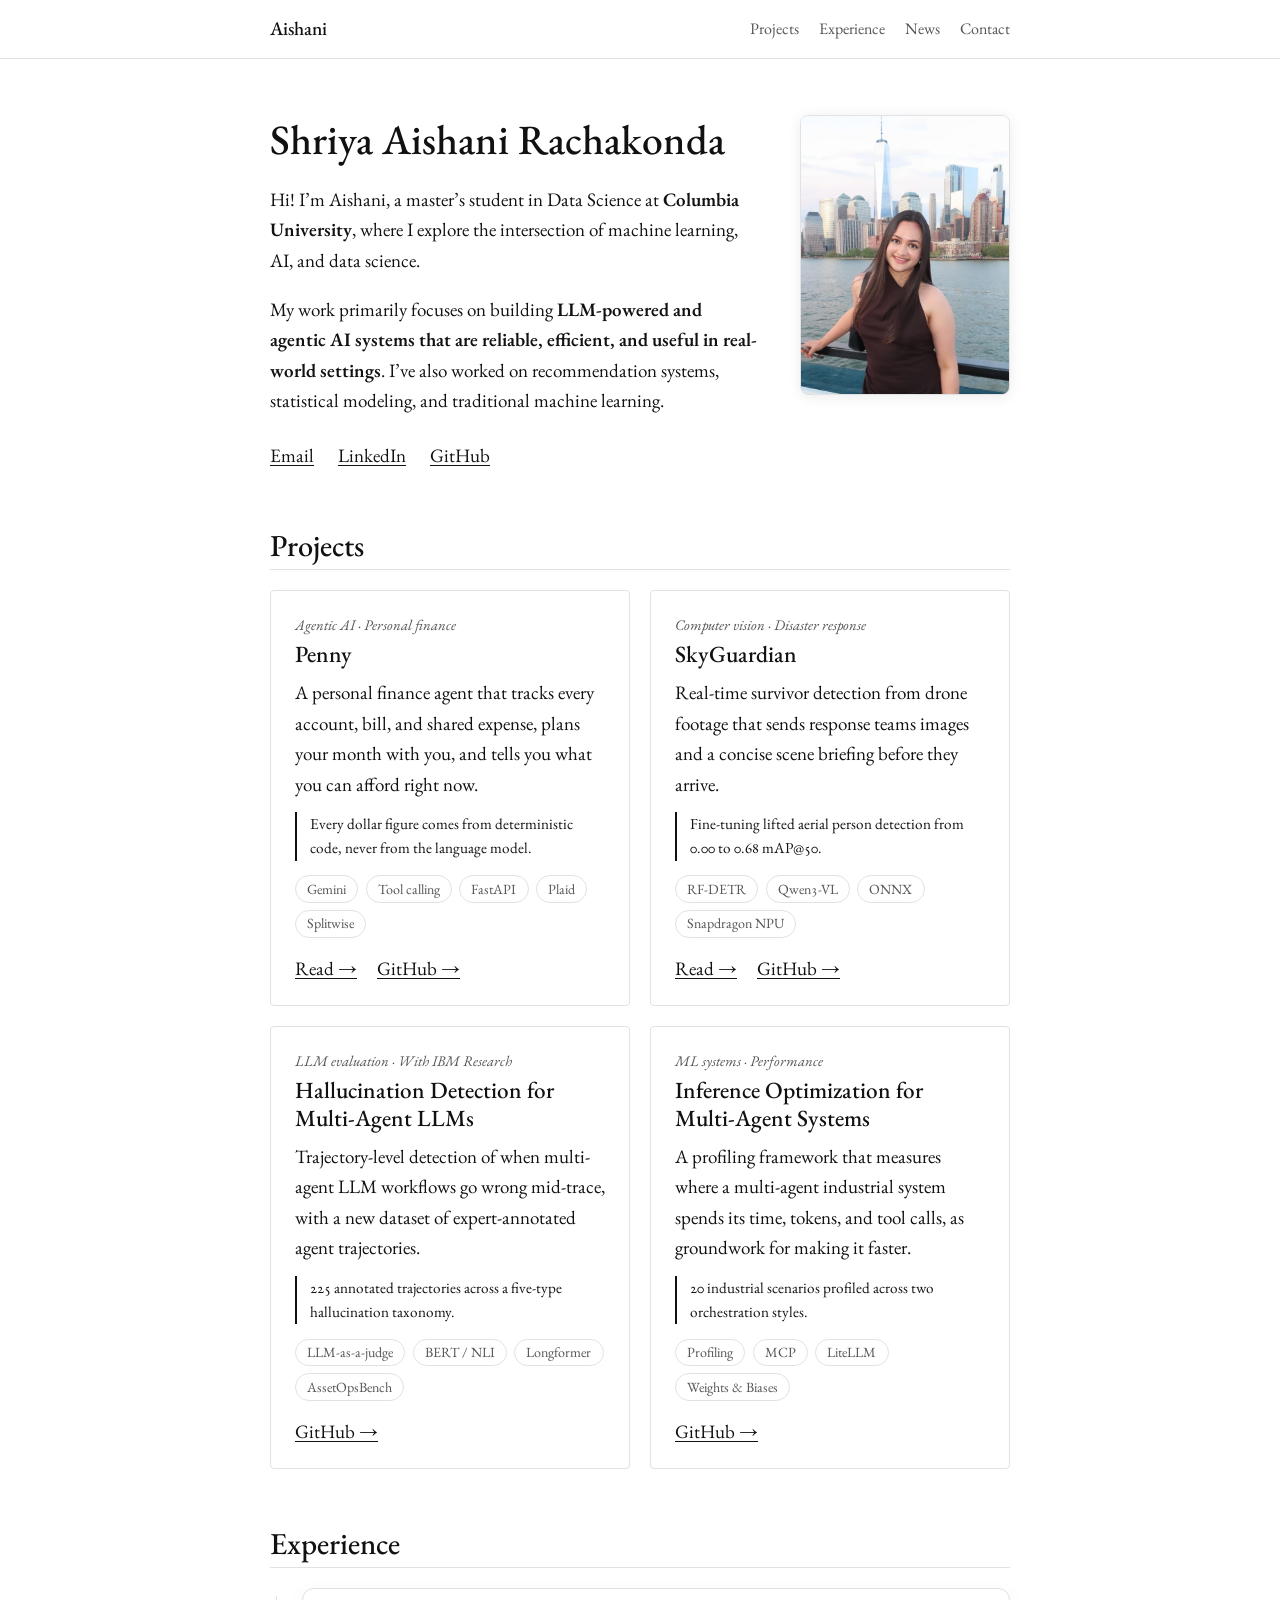
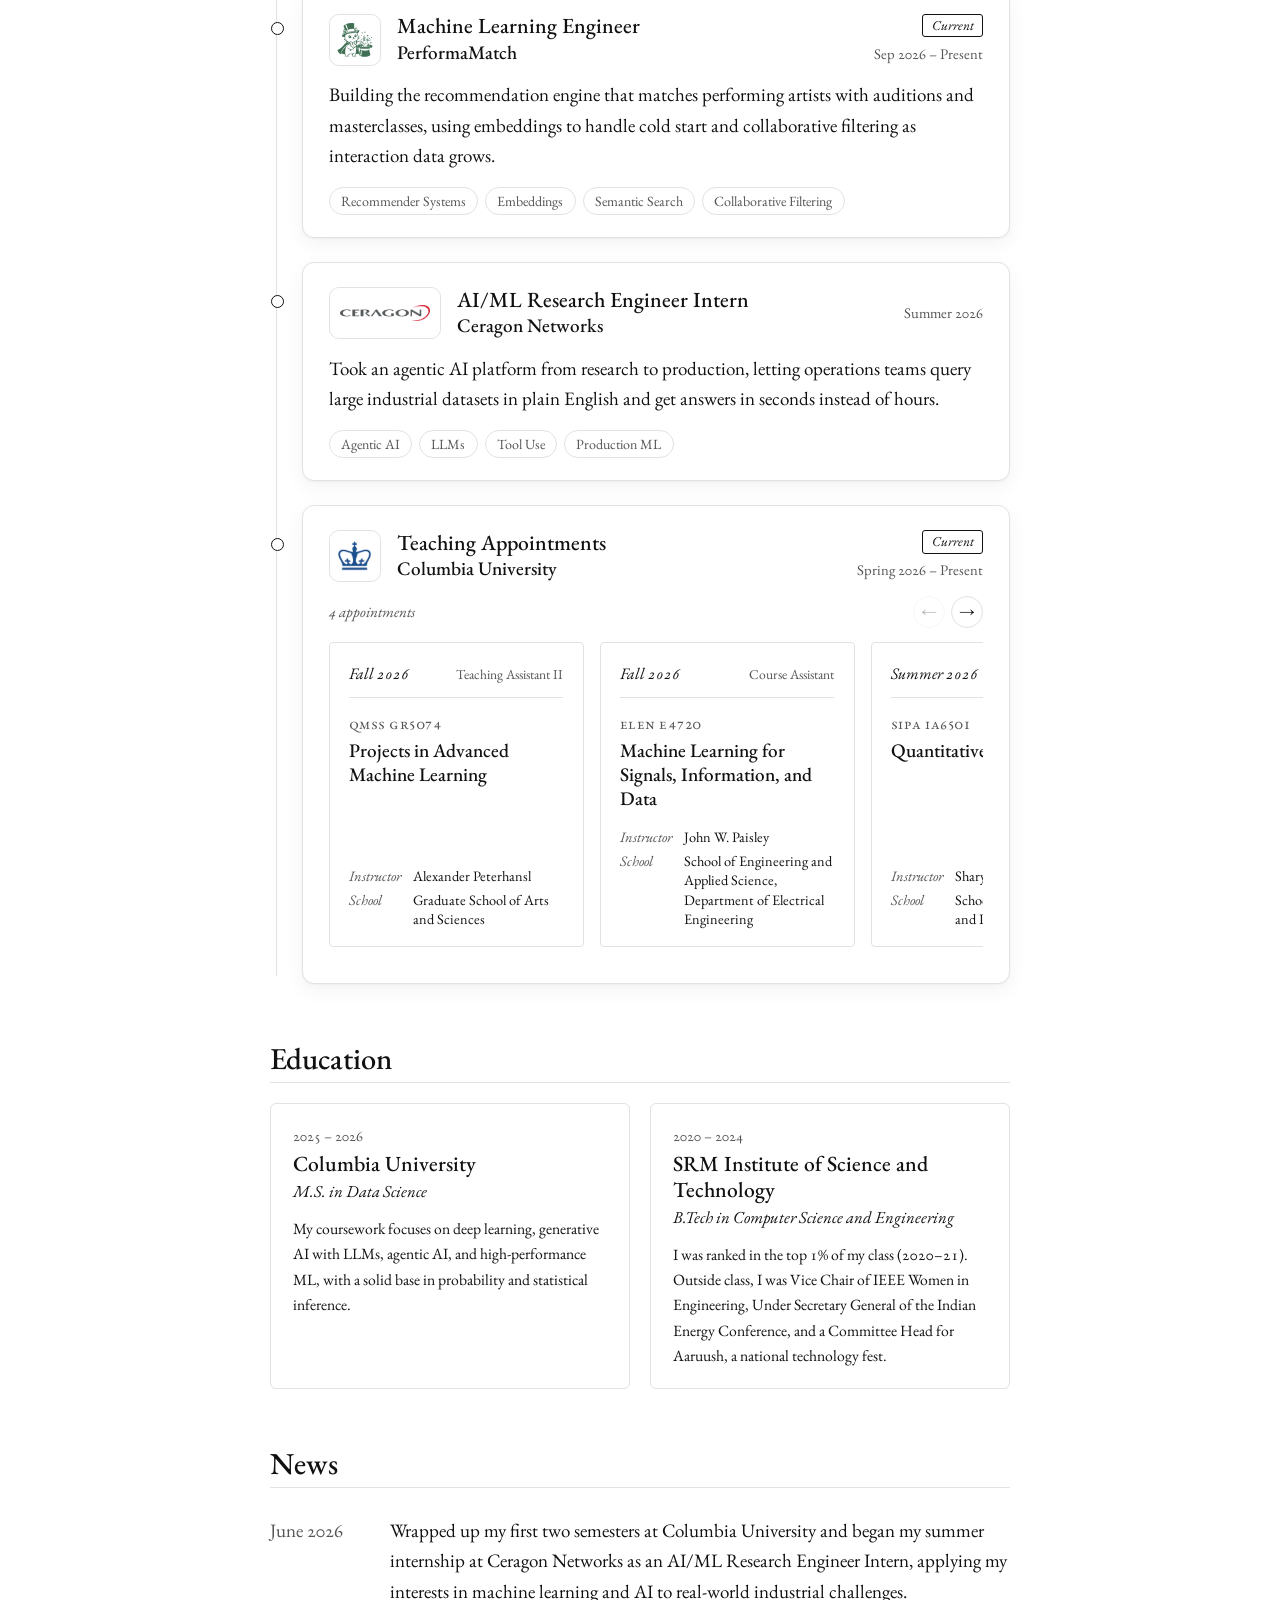
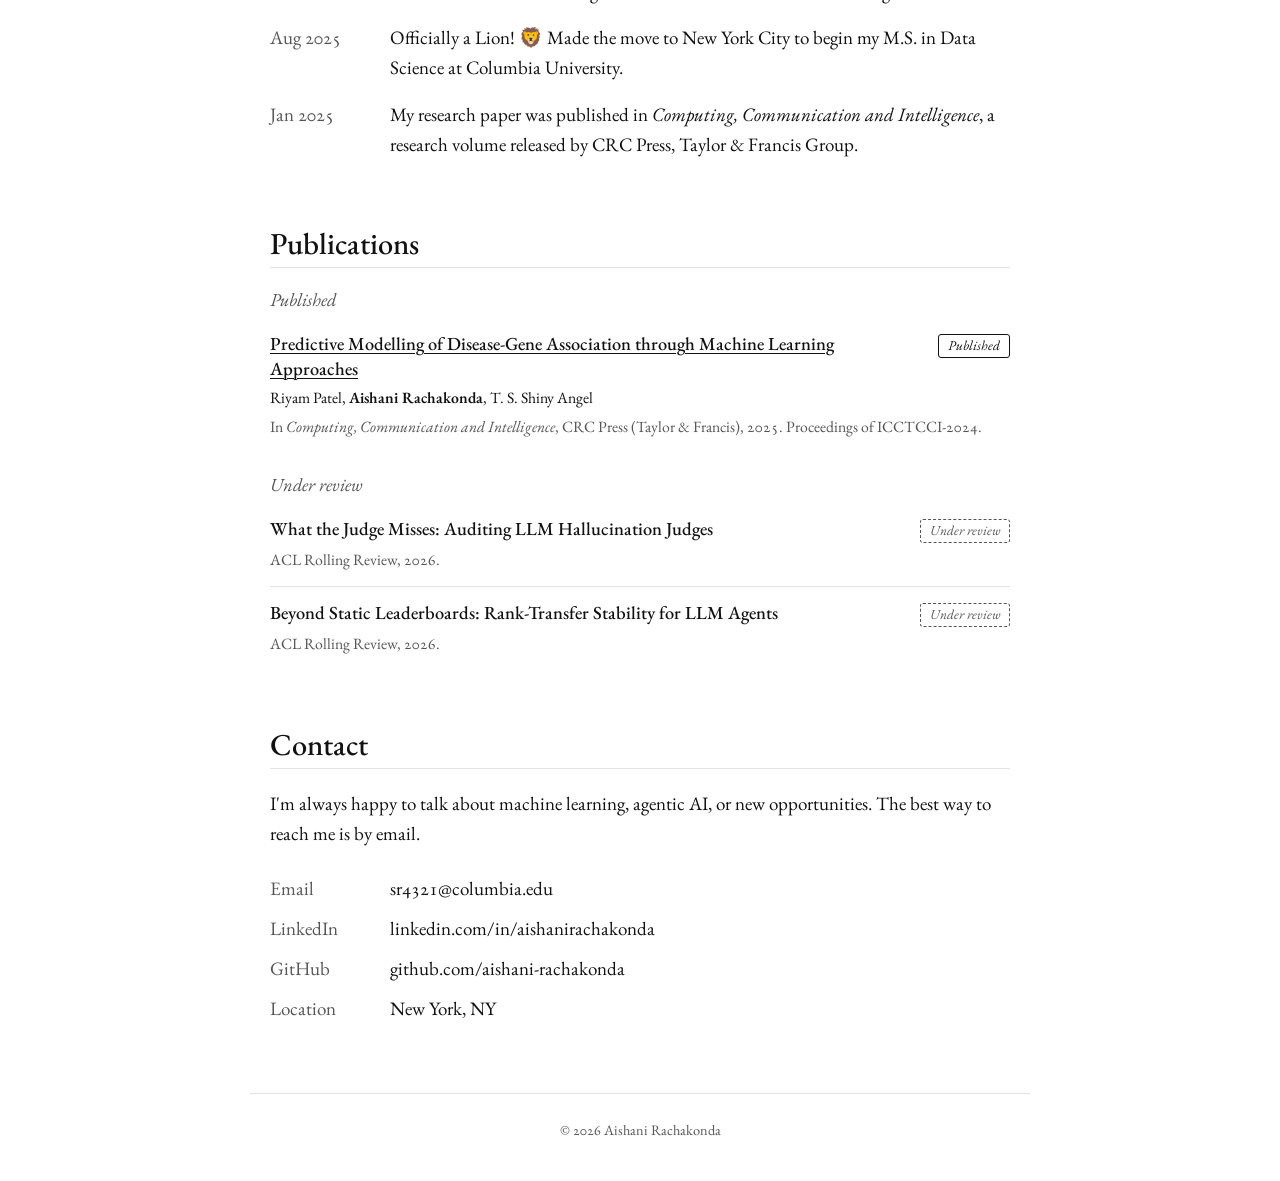
==== commit eac009a3: "Restructure around projects; add project pages and publications; remove resume" ====
--- a/index.html
+++ b/index.html
@@ -8,7 +8,7 @@
   <link rel="preconnect" href="https://fonts.googleapis.com">
   <link rel="preconnect" href="https://fonts.gstatic.com" crossorigin>
   <link href="https://fonts.googleapis.com/css2?family=EB+Garamond:ital,wght@0,400;0,500;0,600;1,400;1,500&display=swap" rel="stylesheet">
-  <link rel="stylesheet" href="style.css?v=12">
+  <link rel="stylesheet" href="style.css?v=14">
 </head>
 <body>
 
@@ -16,12 +16,9 @@
     <nav class="nav">
       <a class="nav-name" href="#">Aishani</a>
       <div class="nav-links">
-        <a href="#about">About</a>
+        <a href="#projects">Projects</a>
+        <a href="#experience">Experience</a>
         <a href="#news">News</a>
-        <a href="#experience">Experience</a>
-        <a href="#projects">Projects</a>
-        <a href="#publications">Publications</a>
-        <a href="resume.html">Resume</a>
         <a href="#contact">Contact</a>
       </div>
     </nav>
@@ -50,7 +47,6 @@
           <a href="mailto:sr4321@columbia.edu">Email</a>
           <a href="https://www.linkedin.com/in/aishanirachakonda" target="_blank" rel="noopener">LinkedIn</a>
           <a href="https://github.com/aishani-rachakonda" target="_blank" rel="noopener">GitHub</a>
-          <a href="resume.html">Resume</a>
         </div>
       </div>
 
@@ -62,24 +58,72 @@
       </div>
     </section>
 
-    <!-- ============ NEWS ============ -->
-    <!-- To add an update, copy one <li> and put the newest at the top. -->
-    <section id="news">
-      <h2>News</h2>
-      <ul class="news">
-        <li>
-          <span class="date">June 2026</span>
-          <span>Wrapped up my first two semesters at Columbia University and began my summer internship at Ceragon Networks as an AI/ML Research Engineer Intern, applying my interests in machine learning and AI to real-world industrial challenges.</span>
-        </li>
-        <li>
-          <span class="date">Aug 2025</span>
-          <span>Officially a Lion! 🦁 Made the move to New York City to begin my M.S. in Data Science at Columbia University.</span>
-        </li>
-        <li>
-          <span class="date">Jan 2025</span>
-          <span>My research paper was published in <em>Computing, Communication and Intelligence</em>, a research volume released by CRC Press, Taylor &amp; Francis Group.</span>
-        </li>
-      </ul>
+    <!-- ============ PROJECTS ============ -->
+    <!-- Featured projects. Each card links to a case-study page in projects/ and to GitHub.
+         To add one, copy an <article class="pj-card"> block. -->
+    <section id="projects">
+      <h2>Projects</h2>
+      <div class="pj-grid">
+
+        <article class="pj-card">
+          <div class="pj-kicker">Agentic AI &middot; Personal finance</div>
+          <h3 class="pj-title">Penny</h3>
+          <p class="pj-hook">
+            A personal finance agent that tracks every account, bill, and shared expense,
+            plans your month with you, and tells you what you can afford right now.
+          </p>
+          <p class="pj-result">Every dollar figure comes from deterministic code, never from the language model.</p>
+          <ul class="chips"><li>Gemini</li><li>Tool calling</li><li>FastAPI</li><li>Plaid</li><li>Splitwise</li></ul>
+          <div class="pj-links">
+            <a href="projects/penny.html">Read &rarr;</a>
+            <a href="https://github.com/aishani-rachakonda/penny-ai" target="_blank" rel="noopener">GitHub &rarr;</a>
+          </div>
+        </article>
+
+        <article class="pj-card">
+          <div class="pj-kicker">Computer vision &middot; Disaster response</div>
+          <h3 class="pj-title">SkyGuardian</h3>
+          <p class="pj-hook">
+            Real-time survivor detection from drone footage that sends response teams images
+            and a concise scene briefing before they arrive.
+          </p>
+          <p class="pj-result">Fine-tuning lifted aerial person detection from 0.00 to 0.68 mAP@50.</p>
+          <ul class="chips"><li>RF-DETR</li><li>Qwen3-VL</li><li>ONNX</li><li>Snapdragon NPU</li></ul>
+          <div class="pj-links">
+            <a href="projects/skyguardian.html">Read &rarr;</a>
+            <a href="https://github.com/aishani-rachakonda/SkyGuardian-Disaster-Response" target="_blank" rel="noopener">GitHub &rarr;</a>
+          </div>
+        </article>
+
+        <article class="pj-card">
+          <div class="pj-kicker">LLM evaluation &middot; With IBM Research</div>
+          <h3 class="pj-title">Hallucination Detection for Multi-Agent LLMs</h3>
+          <p class="pj-hook">
+            Trajectory-level detection of when multi-agent LLM workflows go wrong mid-trace, with a new
+            dataset of expert-annotated agent trajectories.
+          </p>
+          <p class="pj-result">225 annotated trajectories across a five-type hallucination taxonomy.</p>
+          <ul class="chips"><li>LLM-as-a-judge</li><li>BERT / NLI</li><li>Longformer</li><li>AssetOpsBench</li></ul>
+          <div class="pj-links">
+            <a href="https://github.com/aishani-rachakonda/AssetOpsBench-Hallucination-Detection" target="_blank" rel="noopener">GitHub &rarr;</a>
+          </div>
+        </article>
+
+        <article class="pj-card">
+          <div class="pj-kicker">ML systems &middot; Performance</div>
+          <h3 class="pj-title">Inference Optimization for Multi-Agent Systems</h3>
+          <p class="pj-hook">
+            A profiling framework that measures where a multi-agent industrial system spends its
+            time, tokens, and tool calls, as groundwork for making it faster.
+          </p>
+          <p class="pj-result">20 industrial scenarios profiled across two orchestration styles.</p>
+          <ul class="chips"><li>Profiling</li><li>MCP</li><li>LiteLLM</li><li>Weights &amp; Biases</li></ul>
+          <div class="pj-links">
+            <a href="https://github.com/aishani-rachakonda/AssetOpsBench-Inference-Optimization" target="_blank" rel="noopener">GitHub &rarr;</a>
+          </div>
+        </article>
+
+      </div>
     </section>
 
     <!-- ============ EXPERIENCE ============ -->
@@ -106,13 +150,9 @@
               </div>
             </header>
             <p>
-              I'm building the recommendation engine behind PerformaMatch, a platform that
-              helps performing artists find auditions and masterclasses. The hard part is
-              cold start: most artists and opportunities have little or no interaction
-              history. So I represent both as embeddings in a shared space and match them
-              by meaning rather than by clicks. As people use the platform, I'm adding
-              collaborative filtering on signals like views, saves, and applications, so
-              recommendations get more personal over time.
+              Building the recommendation engine that matches performing artists with auditions
+              and masterclasses, using embeddings to handle cold start and collaborative filtering
+              as interaction data grows.
             </p>
             <ul class="chips">
               <li>Recommender Systems</li><li>Embeddings</li><li>Semantic Search</li><li>Collaborative Filtering</li>
@@ -136,14 +176,9 @@
               </div>
             </header>
             <p>
-              Over the summer I built an agentic AI platform, from early research all the
-              way to a production deployment. Operations teams had huge databases of sensor
-              telemetry, device-health signals, and infrastructure data covering hundreds of
-              industrial assets, and answering a single question could take hours of manual
-              digging. With the platform, they could ask in plain English. Specialized
-              agents found the relevant records, ran the analysis, and returned an answer in
-              seconds. It also gave field crews optimized routes, so they could spend their
-              time on the highest-risk assets instead of sifting through raw data.
+              Took an agentic AI platform from research to production, letting operations teams
+              query large industrial datasets in plain English and get answers in seconds instead
+              of hours.
             </p>
             <ul class="chips">
               <li>Agentic AI</li><li>LLMs</li><li>Tool Use</li><li>Production ML</li>
@@ -248,55 +283,63 @@
       </div>
     </section>
 
-    <!-- ============ PROJECTS ============ -->
-    <!-- To add a project, copy one <article class="project"> block. -->
-    <section id="projects">
-      <h2>Projects</h2>
-
-      <article class="project">
-        <div class="entry-head">
-          <h3>AssetOpsBench &mdash; Hallucination Detection for Multi-Agent LLMs</h3>
-          <div class="meta">IBM Research &middot; Jan &ndash; May 2026</div>
-        </div>
-        <p>
-          A trajectory-aware evaluation framework for detecting hallucinations in multi-agent
-          LLM systems for industrial IoT workflows, combining tool-output grounding with a
-          structured error taxonomy. Inference optimizations delivered 28&times; faster wall
-          time and 67% lower memory.
-        </p>
-        <p class="tags">LLM Agents &middot; Evaluation &middot; Quantization &middot; PyTorch</p>
-        <!-- TODO: replace with the project's repository URL -->
-        <a class="project-link" href="https://github.com/aishani-rachakonda" target="_blank" rel="noopener">GitHub &rarr;</a>
-      </article>
-
-      <article class="project">
-        <div class="entry-head">
-          <h3>SkyGuardian &mdash; Real-Time Aerial Survivor Detection</h3>
-          <div class="meta">Snapdragon Multiverse Hackathon &middot; Top 3 Finalist &middot; Feb 2026</div>
-        </div>
-        <p>
-          An end-to-end disaster-response pipeline that pairs RF-DETR survivor detection with
-          vision-language scene understanding to send real-time alerts to first responders.
-          Edge optimization with ONNX, quantization, and NPU tuning cut latency 160&times;
-          (8&nbsp;s &rarr; 50&nbsp;ms).
-        </p>
-        <p class="tags">Computer Vision &middot; VLMs &middot; Edge AI &middot; ONNX</p>
-        <!-- TODO: replace with the project's repository URL -->
-        <a class="project-link" href="https://github.com/aishani-rachakonda" target="_blank" rel="noopener">GitHub &rarr;</a>
-      </article>
+    <!-- ============ NEWS ============ -->
+    <!-- To add an update, copy one <li> and put the newest at the top. -->
+    <section id="news">
+      <h2>News</h2>
+      <ul class="news">
+        <li>
+          <span class="date">June 2026</span>
+          <span>Wrapped up my first two semesters at Columbia University and began my summer internship at Ceragon Networks as an AI/ML Research Engineer Intern, applying my interests in machine learning and AI to real-world industrial challenges.</span>
+        </li>
+        <li>
+          <span class="date">Aug 2025</span>
+          <span>Officially a Lion! 🦁 Made the move to New York City to begin my M.S. in Data Science at Columbia University.</span>
+        </li>
+        <li>
+          <span class="date">Jan 2025</span>
+          <span>My research paper was published in <em>Computing, Communication and Intelligence</em>, a research volume released by CRC Press, Taylor &amp; Francis Group.</span>
+        </li>
+      </ul>
     </section>
 
     <!-- ============ PUBLICATIONS ============ -->
+    <!-- Two groups: published work, then manuscripts under review. Copy an <li class="pub"> to add one. -->
     <section id="publications">
       <h2>Publications</h2>
-      <ul class="pubs">
-        <li>
-          <span class="pub-title">Predictive Modelling of Disease-Gene Association through Machine Learning Approaches</span><br>
-          Riyam Patel, <strong>Aishani Rachakonda</strong>, and T. S. Shiny Angel<br>
-          <em>Computing, Communication and Intelligence</em>, CRC Press / Routledge &ndash; Taylor &amp; Francis, 2025.
-          Presented at ICCTCCI-2024.
-        </li>
-      </ul>
+
+      <h3 class="pub-group">Published</h3>
+      <ol class="pub-list">
+        <li class="pub">
+          <div class="pub-head">
+            <a class="pub-title" href="https://www.routledge.com/Computing-Communications-and-Intelligence-Proceedings-of-the-International-Conference-on-Cutting-edge-Technology-in-Computing-Communications/Sethi-Sahoo-Tosh-KumarJayasingh-KumarBhoi/p/book/9781032946825" target="_blank" rel="noopener">Predictive Modelling of Disease-Gene Association through Machine Learning Approaches</a>
+            <span class="pub-status">Published</span>
+          </div>
+          <p class="pub-authors">Riyam Patel, <strong>Aishani Rachakonda</strong>, T. S. Shiny Angel</p>
+          <p class="pub-venue">
+            In <em>Computing, Communication and Intelligence</em>, CRC Press (Taylor &amp; Francis), 2025.
+            Proceedings of ICCTCCI-2024.
+          </p>
+        </li>
+      </ol>
+
+      <h3 class="pub-group">Under review</h3>
+      <ol class="pub-list">
+        <li class="pub">
+          <div class="pub-head">
+            <span class="pub-title">What the Judge Misses: Auditing LLM Hallucination Judges</span>
+            <span class="pub-status pub-status--review">Under review</span>
+          </div>
+          <p class="pub-venue">ACL Rolling Review, 2026.</p>
+        </li>
+        <li class="pub">
+          <div class="pub-head">
+            <span class="pub-title">Beyond Static Leaderboards: Rank-Transfer Stability for LLM Agents</span>
+            <span class="pub-status pub-status--review">Under review</span>
+          </div>
+          <p class="pub-venue">ACL Rolling Review, 2026.</p>
+        </li>
+      </ol>
     </section>
 
     <!-- ============ CONTACT ============ -->
--- a/style.css
+++ b/style.css
@@ -410,51 +410,157 @@
 .edu-degree { margin: 0.1rem 0 0.7rem; font-style: italic; font-size: 1.05rem; }
 .edu-card p:last-child { margin: 0; font-size: 0.98rem; }
 
-/* ---------- Resume page ---------- */
+/* ---------- Navigation state ---------- */
 .nav-links a.active { color: var(--text); }
 
-.resume-page { padding-top: 2.5rem; }
-.resume-head {
+/* ---------- Projects (featured cards) ---------- */
+.pj-grid {
+  display: grid;
+  grid-template-columns: 1fr 1fr;
+  gap: 1.25rem;
+}
+.pj-card {
+  display: flex;
+  flex-direction: column;
+  padding: 1.4rem 1.5rem 1.3rem;
+  border: 1px solid var(--rule);
+  border-radius: 4px;
+  background: var(--bg);
+  transition: border-color 0.25s ease;
+}
+.pj-card:hover { border-color: var(--text); }
+.pj-kicker { font-style: italic; color: var(--muted); font-size: 0.92rem; }
+.pj-title { margin: 0.25rem 0 0.6rem; font-size: 1.45rem; line-height: 1.2; }
+.pj-hook { margin: 0 0 0.75rem; }
+.pj-result {
+  margin: 0 0 0.9rem;
+  padding-left: 0.8rem;
+  border-left: 2px solid var(--text);
+  font-size: 0.95rem;
+}
+.pj-card .chips { margin: 0 0 1rem; }
+.pj-links { margin-top: auto; display: flex; flex-wrap: wrap; gap: 0.4rem 1.25rem; }
+.pj-links a { text-decoration: underline; text-underline-offset: 3px; text-decoration-thickness: 1px; }
+
+/* ---------- Case-study pages ---------- */
+.case-study { padding-top: 2rem; }
+.cs-back { color: var(--muted); font-size: 0.95rem; }
+.cs-back:hover { color: var(--text); }
+
+.cs-header { padding: 1.5rem 0 1.5rem; border-bottom: 1px solid var(--rule); }
+.cs-header h1 { font-size: 2.8rem; margin: 0.2rem 0 0.5rem; }
+.cs-lede { font-size: 1.2rem; line-height: 1.5; margin: 0 0 1.4rem; }
+.cs-facts {
+  display: grid;
+  grid-template-columns: repeat(2, 1fr);
+  gap: 0.8rem 2rem;
+  margin: 0 0 1.25rem;
+}
+.cs-facts dt { font-style: italic; color: var(--muted); font-size: 0.9rem; }
+.cs-facts dd { margin: 0; }
+
+.case-study section h2 { margin-top: 0.5rem; }
+.case-study section h3 { font-size: 1.25rem; margin: 0 0 0.4rem; }
+
+.cs-quote {
+  margin: 1.25rem 0 1.75rem;
+  padding: 1rem 1.25rem;
+  border-left: 2px solid var(--text);
+  background: color-mix(in srgb, var(--text) 3%, var(--bg));
+}
+.cs-quote p { margin: 0.2rem 0; }
+
+/* pipeline diagram */
+.flow {
+  list-style: none;
+  margin: 0 0 1.5rem;
+  padding: 0;
+  display: grid;
+  grid-template-columns: repeat(4, 1fr);
+  gap: 1.6rem;
+  counter-reset: none;
+}
+.flow-node {
+  position: relative;
+  display: flex;
+  flex-direction: column;
+  gap: 0.2rem;
+  padding: 0.9rem 0.95rem;
+  border: 1px solid var(--text);
+  border-radius: 4px;
+  font-size: 0.95rem;
+  line-height: 1.35;
+}
+.flow-node span:last-child { color: var(--muted); font-size: 0.88rem; }
+.flow-step {
+  font-style: italic;
+  color: var(--muted);
+  font-size: 0.85rem;
+}
+/* arrow between nodes */
+.flow-node:not(:last-child)::after {
+  content: "\2192";
+  position: absolute;
+  right: -1.3rem;
+  top: 50%;
+  transform: translateY(-50%);
+  color: var(--text);
+}
+
+.cs-decisions { display: grid; grid-template-columns: 1fr 1fr; gap: 1.5rem 2rem; }
+.cs-decisions p { margin: 0; }
+
+.cs-table { width: 100%; border-collapse: collapse; margin: 0.5rem 0 0.75rem; font-variant-numeric: lining-nums tabular-nums; }
+.cs-table th, .cs-table td { text-align: left; padding: 0.55rem 0.75rem 0.55rem 0; border-bottom: 1px solid var(--rule); }
+.cs-table th { font-weight: 500; font-style: italic; color: var(--muted); }
+.cs-table td:not(:first-child), .cs-table th:not(:first-child) { text-align: right; }
+.cs-best td { font-weight: 600; }
+
+.cs-next { padding-left: 1.2rem; margin: 0; }
+.cs-next li { margin-bottom: 0.5rem; }
+
+.cs-footer-nav {
   display: flex;
   justify-content: space-between;
-  align-items: center;
+  flex-wrap: wrap;
+  gap: 0.75rem;
+  margin-top: 3rem;
+  padding-top: 1.25rem;
+  border-top: 1px solid var(--rule);
+}
+
+/* ---------- Publications ---------- */
+.pub-group {
+  font-size: 1.15rem;
+  font-style: italic;
+  font-weight: 400;
+  color: var(--muted);
+  margin: 1.25rem 0 0.5rem;
+}
+.pub-group:first-of-type { margin-top: 0; }
+.pub-list { list-style: none; margin: 0; padding: 0; }
+.pub { padding: 0.85rem 0; border-bottom: 1px solid var(--rule); }
+.pub:last-child { border-bottom: none; }
+.pub-head {
+  display: flex;
+  justify-content: space-between;
+  align-items: baseline;
   gap: 1rem;
-  margin-bottom: 1.25rem;
-}
-.resume-head h1 { margin: 0; font-size: 2.2rem; }
-
-.button {
-  display: inline-block;
-  padding: 0.5rem 1.1rem;
-  border: 1px solid var(--accent);
+}
+.pub-title { font-size: 1.15rem; font-weight: 500; line-height: 1.35; color: var(--text); }
+a.pub-title { text-decoration: underline; text-underline-offset: 3px; text-decoration-thickness: 1px; }
+.pub-status {
+  flex-shrink: 0;
+  padding: 0 0.55rem;
+  border: 1px solid var(--text);
   border-radius: 3px;
-  font-size: 1rem;
-}
-.button:hover { background: var(--accent); color: var(--bg); text-decoration: none; }
-
-.resume-frame {
-  border: 1px solid var(--rule);
-  box-shadow: 0 2px 14px rgba(0, 0, 0, 0.06);
-  aspect-ratio: 8.5 / 11;
-  background: #fff;
-}
-.resume-frame iframe { width: 100%; height: 100%; border: 0; display: block; }
-.resume-fallback { color: var(--muted); font-size: 0.9rem; text-align: center; }
-
-/* ---------- Projects ---------- */
-.project {
-  padding: 1.25rem 0;
-  border-bottom: 1px solid var(--rule);
-  margin: 0;
-}
-.project:last-child { border-bottom: none; }
-.project h3 { margin: 0; font-size: 1.25rem; }
-.project p { margin: 0.5rem 0; }
-.project-link { font-weight: 600; font-size: 0.95rem; }
-
-/* ---------- Publications ---------- */
-.pubs { padding-left: 1.2rem; margin: 0; }
-.pub-title { font-weight: 600; }
+  font-size: 0.85rem;
+  font-style: italic;
+  white-space: nowrap;
+}
+.pub-status--review { border-style: dashed; color: var(--muted); border-color: var(--muted); }
+.pub-authors, .pub-venue { margin: 0.25rem 0 0; font-size: 0.98rem; }
+.pub-venue { color: var(--muted); }
 
 /* ---------- Contact ---------- */
 .contact-list { list-style: none; padding: 0; margin: 1rem 0 0; }
@@ -493,6 +599,12 @@
   .xp-logo--wide img { padding: 6px 7px; }
   .xp-when { grid-column: 1 / -1; flex-direction: row; align-items: center; justify-content: flex-start; gap: 0.6rem; }
   .edu-grid { grid-template-columns: 1fr; }
+  .pj-grid { grid-template-columns: 1fr; }
+  .pub-head { flex-direction: column; gap: 0.35rem; }
+  .cs-header h1 { font-size: 2.2rem; }
+  .cs-facts, .cs-decisions { grid-template-columns: 1fr; }
+  .flow { grid-template-columns: 1fr; gap: 1.4rem; }
+  .flow-node:not(:last-child)::after { content: "\2193"; right: auto; left: 50%; top: auto; bottom: -1.25rem; transform: translateX(-50%); }
   .ta-card { flex-basis: 78%; }
   .ta-top { flex-direction: column; align-items: flex-start; gap: 0.1rem; }
   .ta-role { text-align: left; }
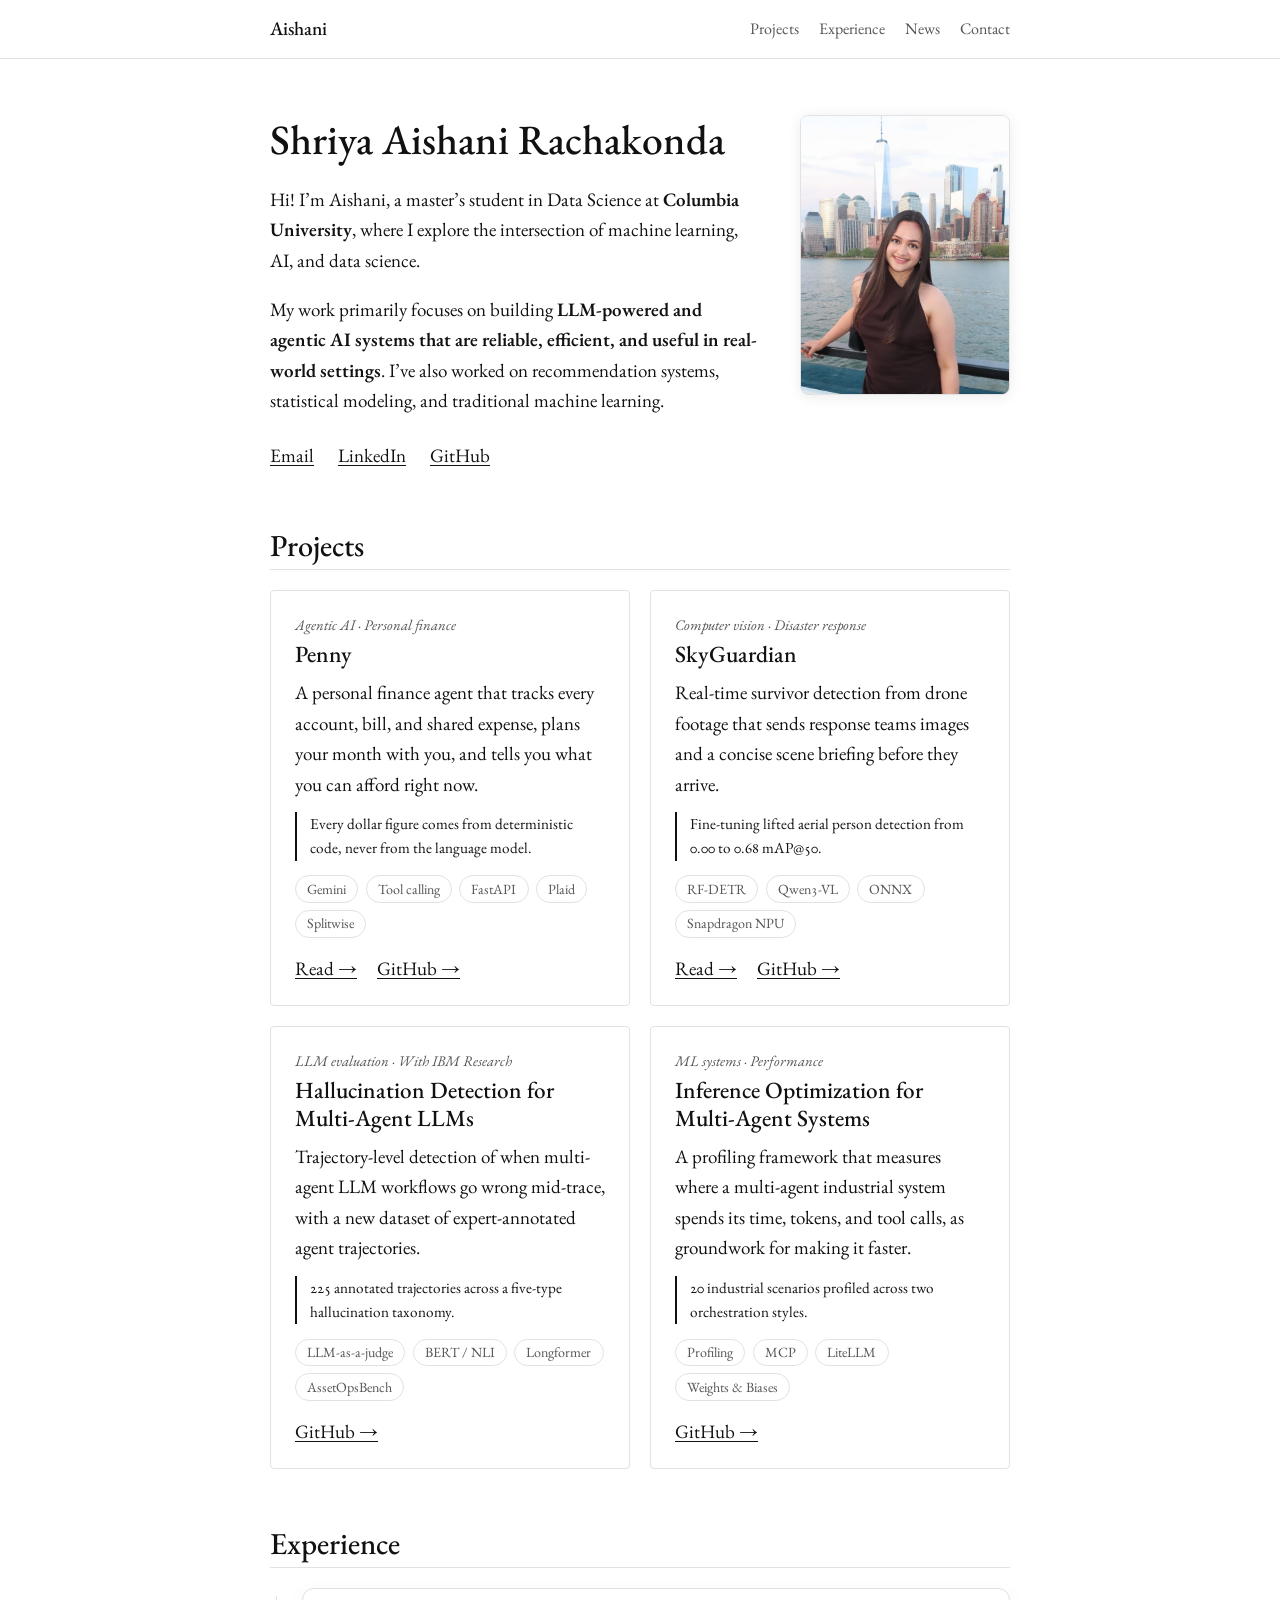
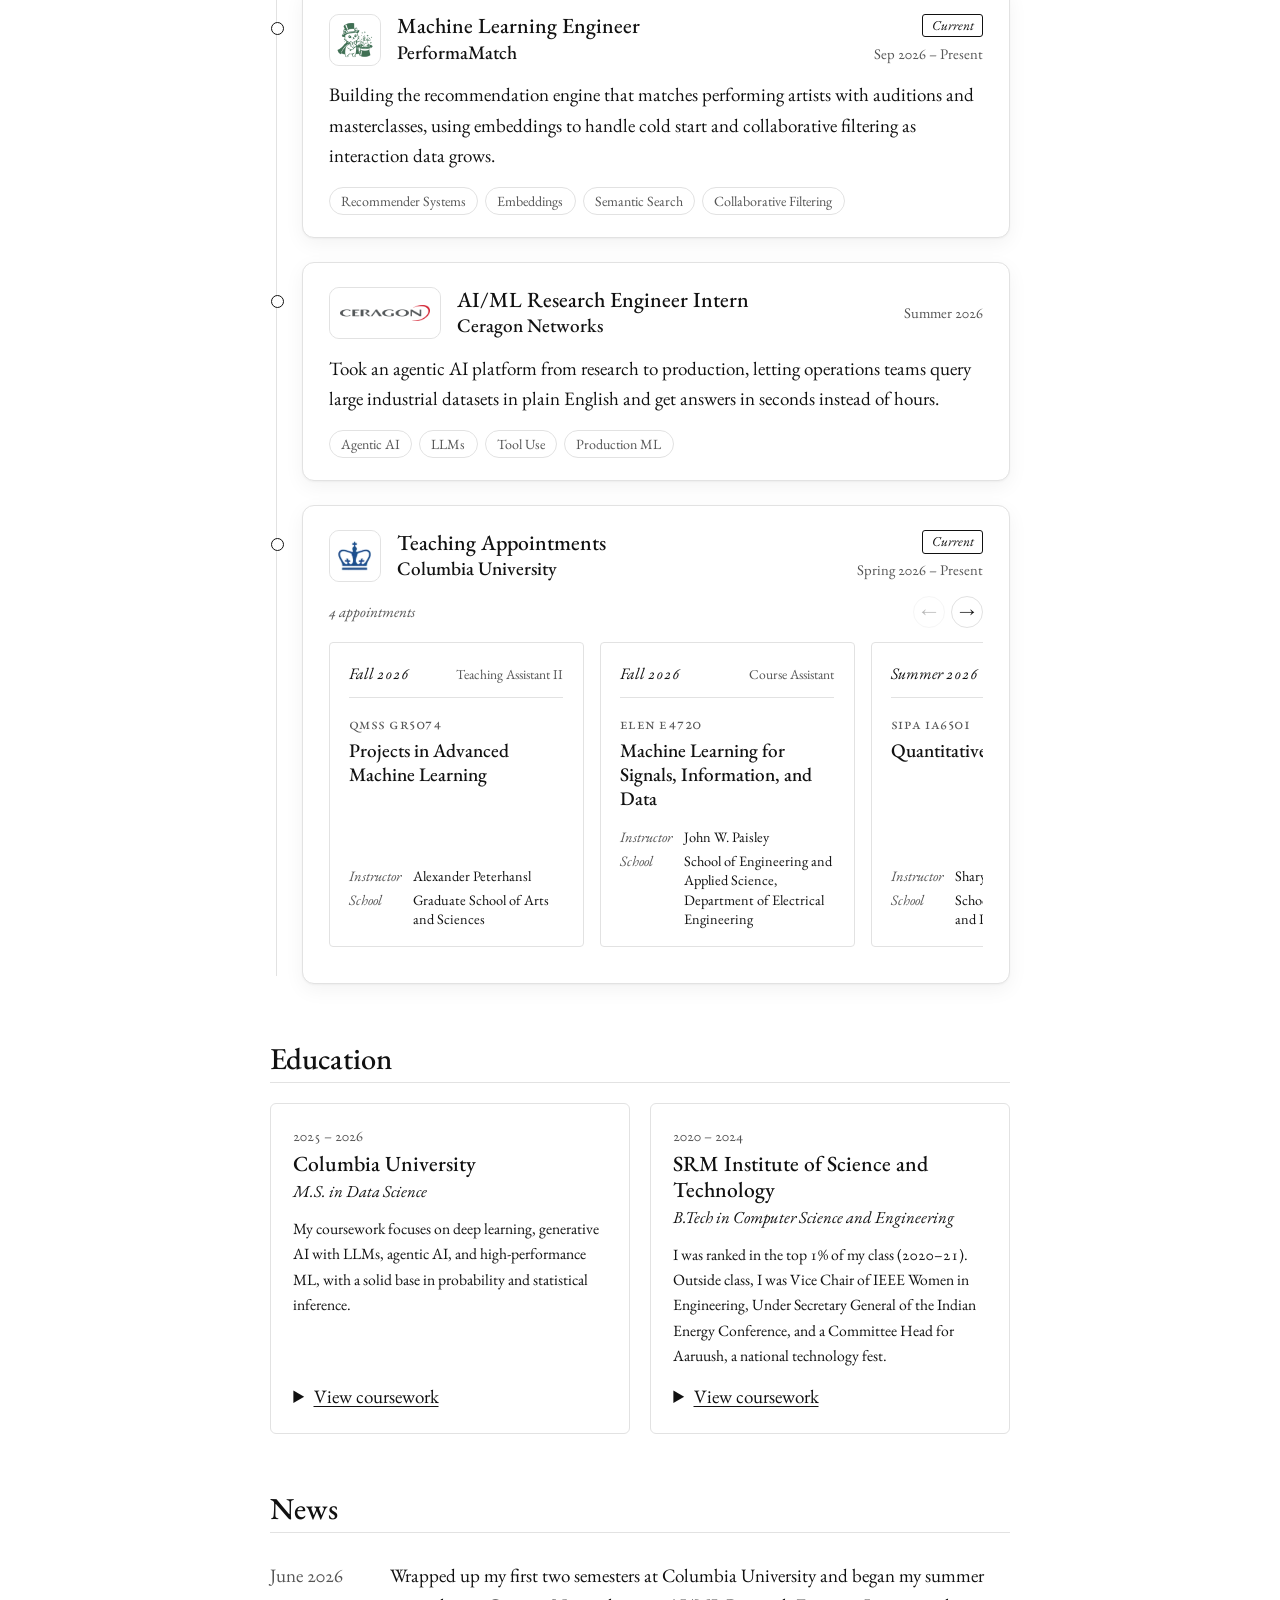
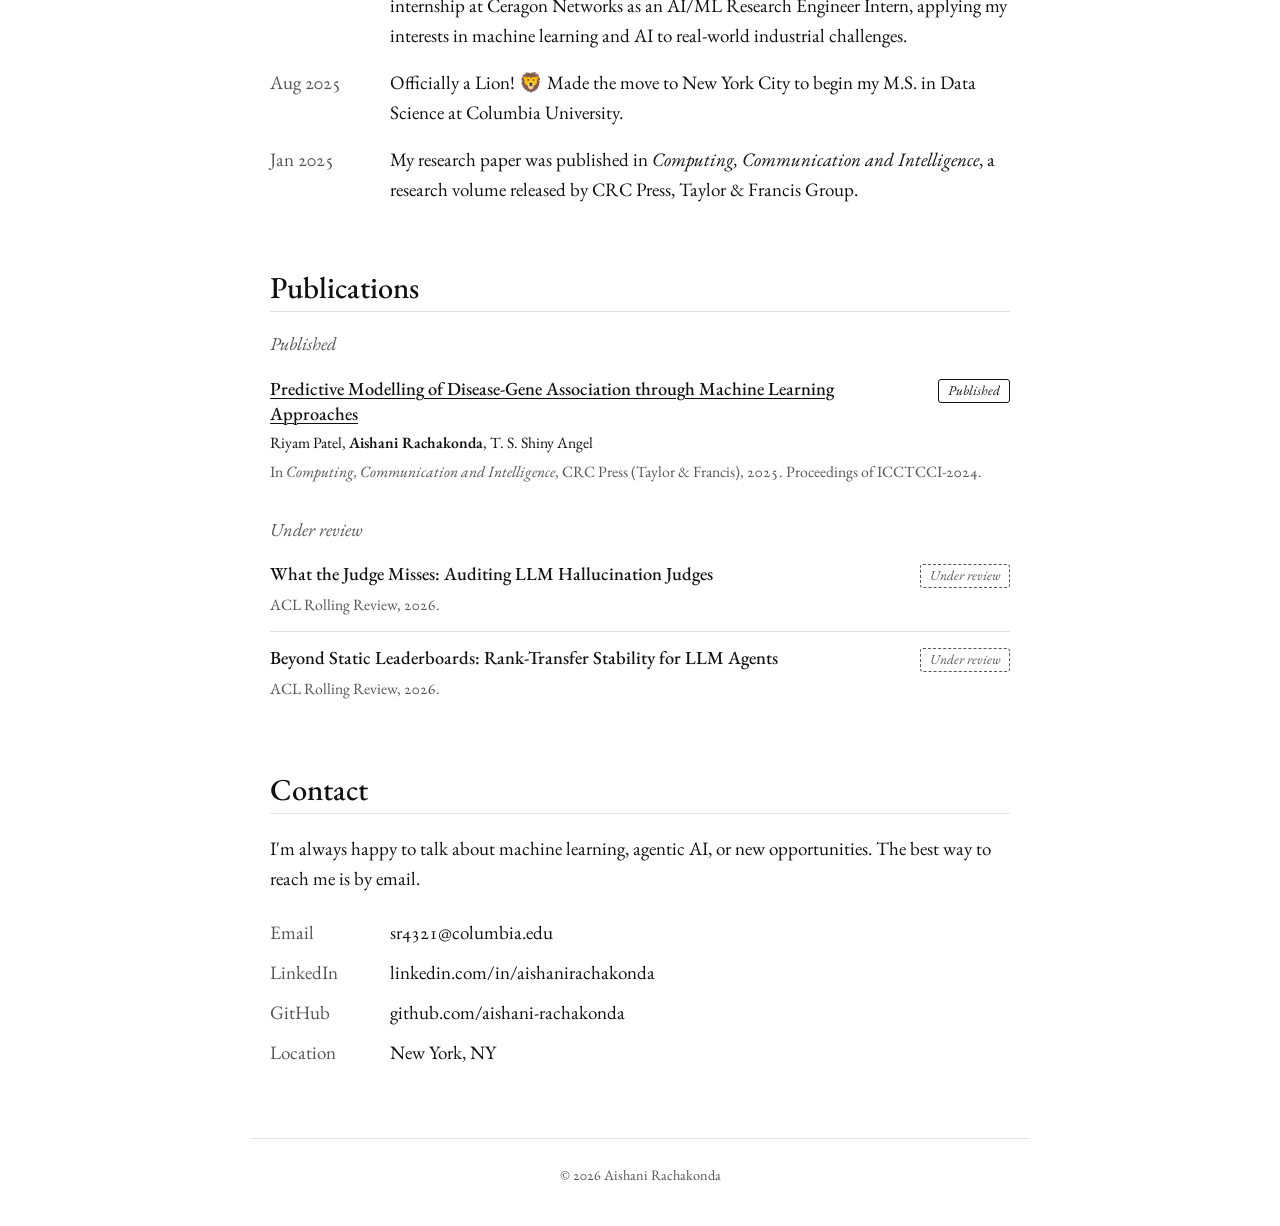
==== commit 15d298d0: "Add expandable coursework to Education" ====
--- a/index.html
+++ b/index.html
@@ -8,7 +8,7 @@
   <link rel="preconnect" href="https://fonts.googleapis.com">
   <link rel="preconnect" href="https://fonts.gstatic.com" crossorigin>
   <link href="https://fonts.googleapis.com/css2?family=EB+Garamond:ital,wght@0,400;0,500;0,600;1,400;1,500&display=swap" rel="stylesheet">
-  <link rel="stylesheet" href="style.css?v=14">
+  <link rel="stylesheet" href="style.css?v=15">
 </head>
 <body>
 
@@ -259,6 +259,7 @@
     <!-- ============ EDUCATION ============ -->
     <section id="education">
       <h2>Education</h2>
+      <!-- Coursework opens on click. To add a course, copy one <li> inside the card's <details>. -->
       <div class="edu-grid">
         <div class="edu-card">
           <div class="meta">2025 &ndash; 2026</div>
@@ -269,6 +270,31 @@
             and high-performance ML, with a solid base in probability and statistical
             inference.
           </p>
+          <details class="coursework">
+            <summary><span class="cw-show">View coursework</span><span class="cw-hide">Hide coursework</span></summary>
+            <h4 class="cw-group">Fall 2025</h4>
+            <ul class="cw-list">
+              <li><span class="cw-code">STAT GR5701</span><span>Probability and Statistics</span></li>
+              <li><span class="cw-code">CSOR W4246</span><span>Algorithms</span></li>
+              <li><span class="cw-code">STAT GR5702</span><span>Exploratory Data Analysis and Visualization</span></li>
+              <li><span class="cw-code">COMS W4995</span><span>Applied Machine Learning</span></li>
+              <li><span class="cw-code">COMS W4995</span><span>Applied Deep Learning</span></li>
+              <li><span class="cw-code">IEOR E4571</span><span>Finance and Structuring for Data Science</span></li>
+            </ul>
+            <h4 class="cw-group">Spring 2026</h4>
+            <ul class="cw-list">
+              <li><span class="cw-code">STAT GR5703</span><span>Statistical Inference and Modeling</span></li>
+              <li><span class="cw-code">COMS W4721</span><span>Machine Learning Theory</span></li>
+              <li><span class="cw-code">COMS W4121</span><span>Computer Systems for Data Science</span></li>
+              <li><span class="cw-code">COMS E6998</span><span>High Performance Machine Learning</span></li>
+              <li><span class="cw-code">STAT GR5293</span><span>Generative AI Using Large Language Models</span></li>
+            </ul>
+            <h4 class="cw-group">Fall 2026 (In Progress)</h4>
+            <ul class="cw-list">
+              <li><span class="cw-code">IEOR E4570</span><span>Agentic AI</span></li>
+              <li><span class="cw-code">ENGI E4800</span><span>Data Science Capstone (PerformaMatch, a recommender system matching performing artists with auditions, gigs, and masterclasses)</span></li>
+            </ul>
+          </details>
         </div>
         <div class="edu-card">
           <div class="meta">2020 &ndash; 2024</div>
@@ -279,6 +305,33 @@
             IEEE Women in Engineering, Under Secretary General of the Indian Energy
             Conference, and a Committee Head for Aaruush, a national technology fest.
           </p>
+          <details class="coursework">
+            <summary><span class="cw-show">View coursework</span><span class="cw-hide">Hide coursework</span></summary>
+            <h4 class="cw-group">Mathematics</h4>
+            <ul class="cw-list">
+              <li><span class="cw-code">18MAB101T</span><span>Calculus and Linear Algebra</span></li>
+              <li><span class="cw-code">18MAB204T</span><span>Probability and Queueing Theory</span></li>
+              <li><span class="cw-code">18MAB302T</span><span>Discrete Mathematics for Engineers</span></li>
+            </ul>
+            <h4 class="cw-group">Computer Science</h4>
+            <ul class="cw-list">
+              <li><span class="cw-code">18CSC201J</span><span>Data Structures and Algorithms</span></li>
+              <li><span class="cw-code">18CSC203J</span><span>Computer Organization and Architecture</span></li>
+              <li><span class="cw-code">18CSC204J</span><span>Design and Analysis of Algorithms</span></li>
+              <li><span class="cw-code">18CSC205J</span><span>Operating Systems</span></li>
+              <li><span class="cw-code">18CSC302J</span><span>Computer Networks</span></li>
+              <li><span class="cw-code">18CSC303J</span><span>Database Management Systems</span></li>
+              <li><span class="cw-code">18CSC304J</span><span>Compiler Design</span></li>
+            </ul>
+            <h4 class="cw-group">Artificial Intelligence and Machine Learning</h4>
+            <ul class="cw-list">
+              <li><span class="cw-code">18CSE479T</span><span>Statistical Machine Learning</span></li>
+              <li><span class="cw-code">18CSC305J</span><span>Artificial Intelligence</span></li>
+              <li><span class="cw-code">18CSE353T</span><span>Digital Image Processing</span></li>
+              <li><span class="cw-code">18CSE484T</span><span>Deep Learning</span></li>
+              <li><span class="cw-code">18CSE359T</span><span>Natural Language Processing</span></li>
+            </ul>
+          </details>
         </div>
       </div>
     </section>
@@ -392,5 +445,7 @@
       update();
     });
   </script>
+  <!-- Privacy-friendly visit counter (GoatCounter). Dashboard: https://aishani.goatcounter.com -->
+  <script data-goatcounter="https://aishani.goatcounter.com/count" async src="https://gc.zgo.at/count.js"></script>
 </body>
 </html>
--- a/style.css
+++ b/style.css
@@ -408,7 +408,34 @@
 }
 .edu-card h3 { margin: 0.2rem 0 0; font-size: 1.35rem; }
 .edu-degree { margin: 0.1rem 0 0.7rem; font-style: italic; font-size: 1.05rem; }
-.edu-card p:last-child { margin: 0; font-size: 0.98rem; }
+.edu-card > p:not(.edu-degree) { margin: 0; font-size: 0.98rem; }
+.edu-card { display: flex; flex-direction: column; }
+.edu-grid:has(details[open]) { align-items: start; }
+
+.coursework { margin-top: auto; padding-top: 0.9rem; }
+.coursework summary {
+  cursor: pointer;
+  width: fit-content;
+  text-decoration: underline;
+  text-underline-offset: 3px;
+  text-decoration-thickness: 1px;
+}
+.coursework summary:focus-visible { outline: 1px solid var(--text); outline-offset: 3px; }
+.cw-hide, .coursework[open] .cw-show { display: none; }
+.coursework[open] .cw-hide { display: inline; }
+.cw-group {
+  margin: 1rem 0 0.35rem;
+  padding-bottom: 0.2rem;
+  border-bottom: 1px solid var(--rule);
+  font-family: var(--serif);
+  font-size: 1rem;
+  font-style: italic;
+  font-weight: 400;
+  color: var(--muted);
+}
+.cw-list { list-style: none; margin: 0; padding: 0; font-size: 0.95rem; line-height: 1.35; }
+.cw-list li { display: grid; grid-template-columns: 6.2rem 1fr; gap: 0.6rem; padding: 0.2rem 0; }
+.cw-code { color: var(--muted); font-variant-numeric: lining-nums; white-space: nowrap; }
 
 /* ---------- Navigation state ---------- */
 .nav-links a.active { color: var(--text); }
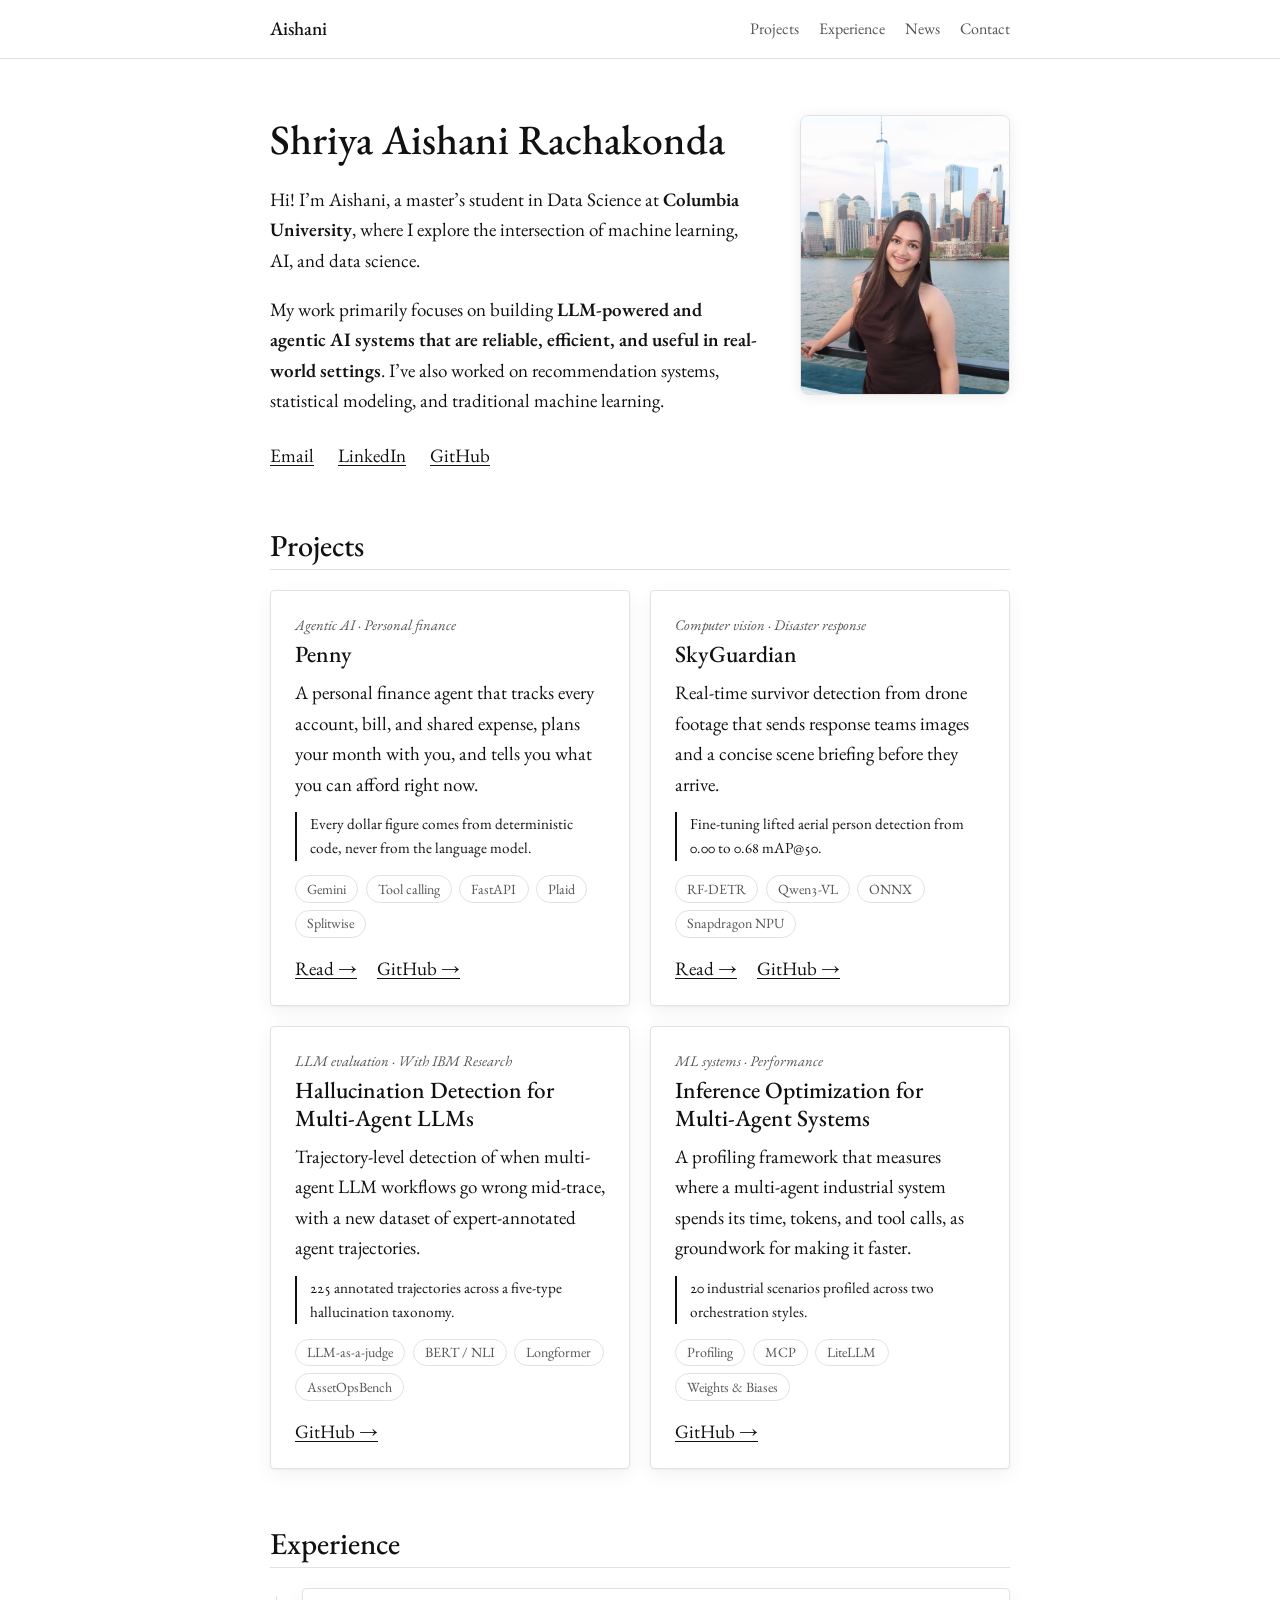
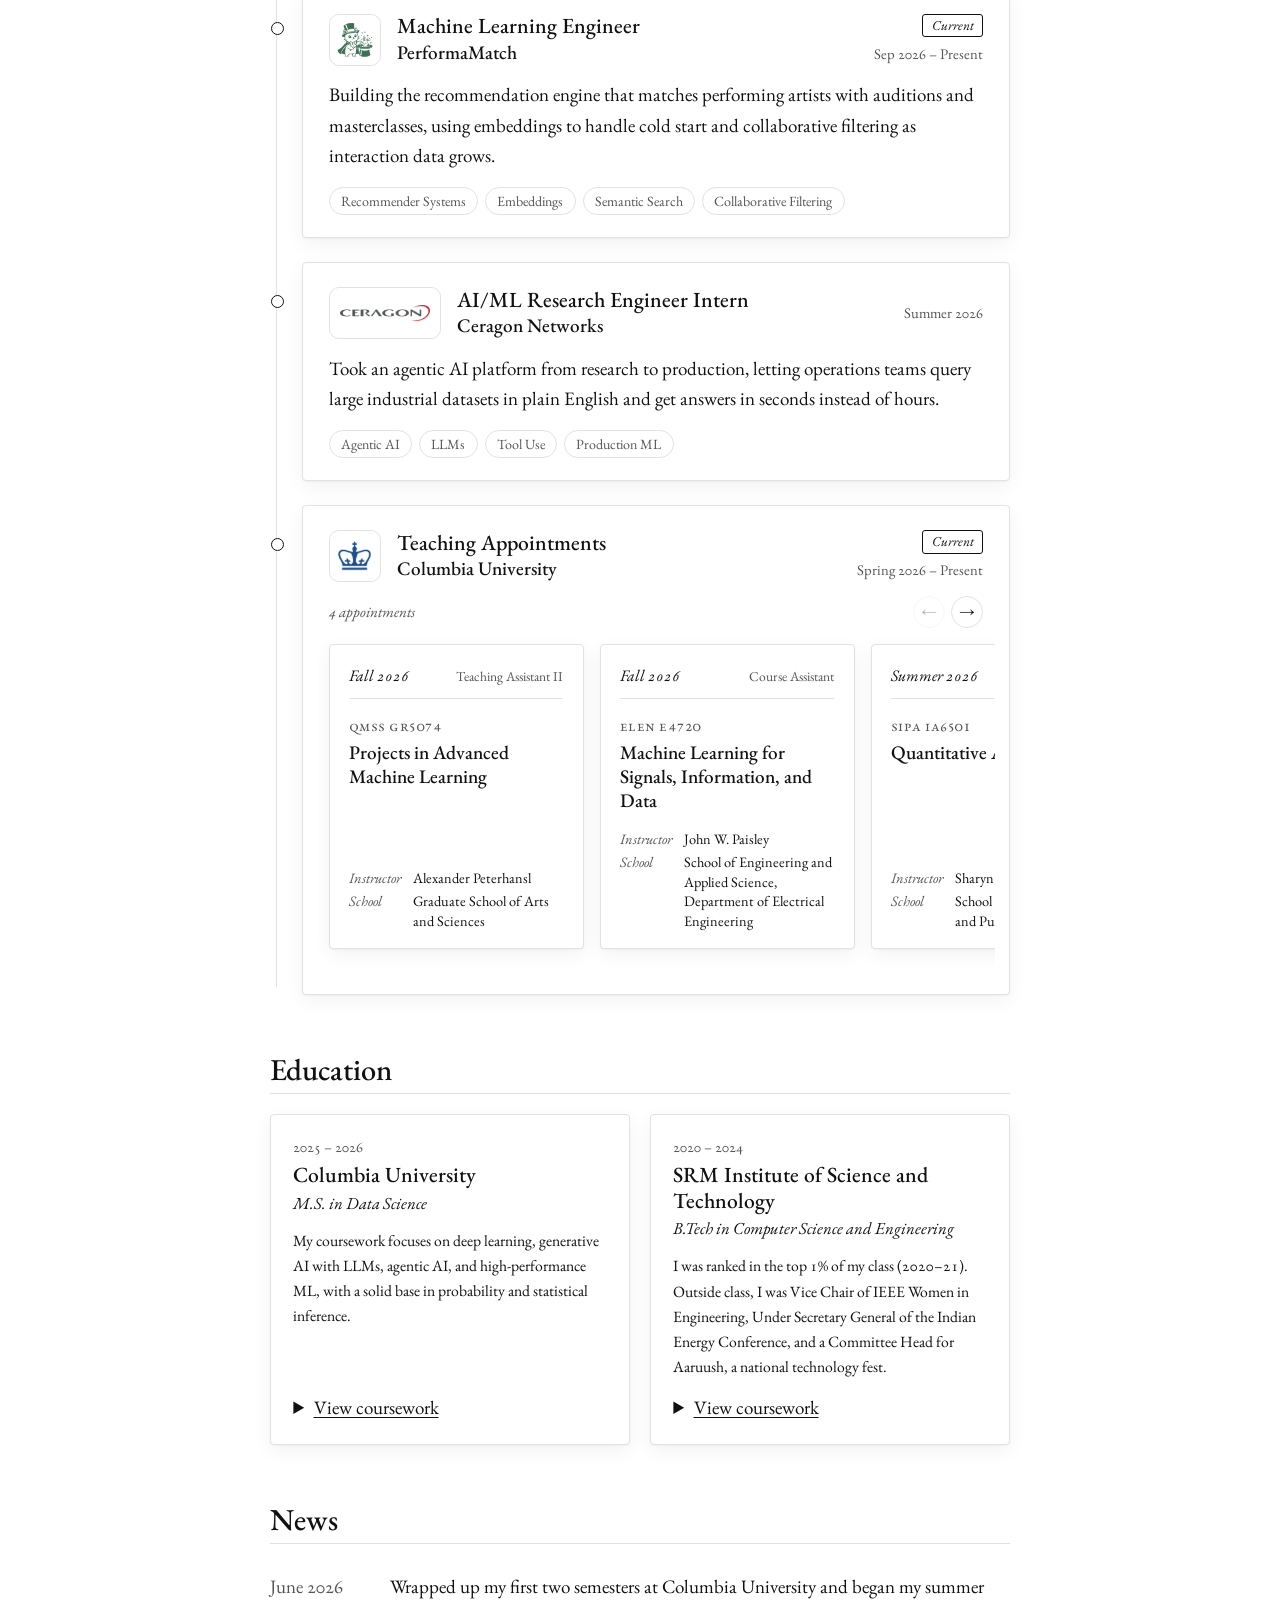
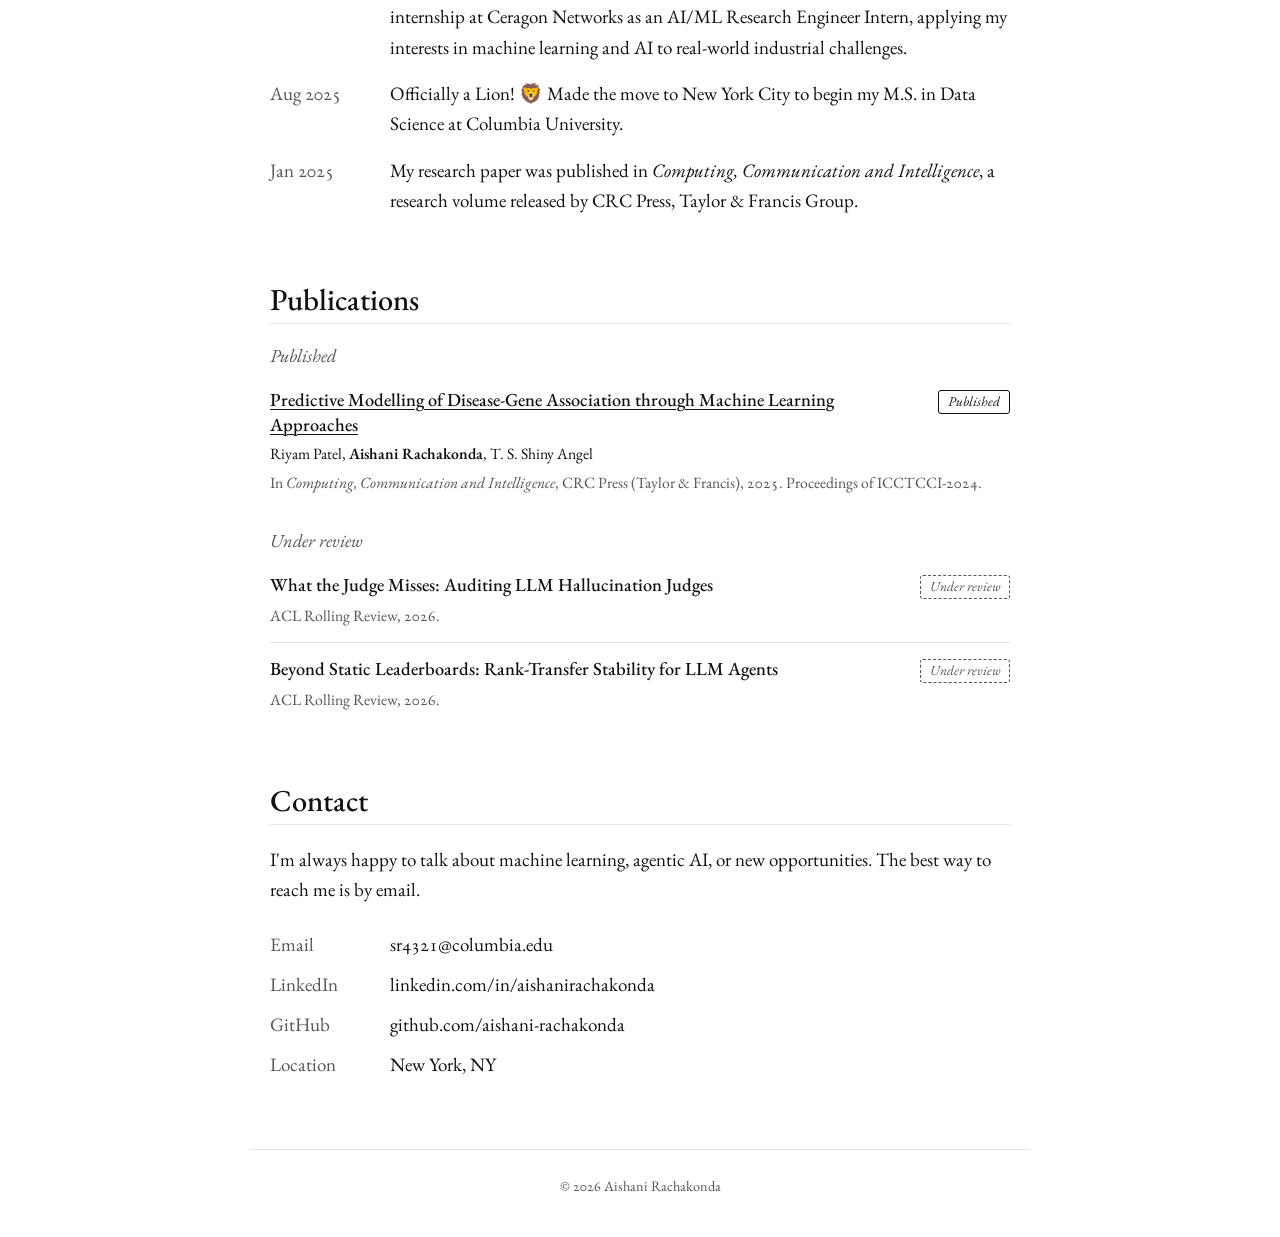
==== commit 2d55ab5f: "Give all cards the same border, shadow, and hover lift" ====
--- a/index.html
+++ b/index.html
@@ -8,7 +8,7 @@
   <link rel="preconnect" href="https://fonts.googleapis.com">
   <link rel="preconnect" href="https://fonts.gstatic.com" crossorigin>
   <link href="https://fonts.googleapis.com/css2?family=EB+Garamond:ital,wght@0,400;0,500;0,600;1,400;1,500&display=swap" rel="stylesheet">
-  <link rel="stylesheet" href="style.css?v=15">
+  <link rel="stylesheet" href="style.css?v=18">
 </head>
 <body>
 
--- a/style.css
+++ b/style.css
@@ -154,6 +154,26 @@
 
 .meta { color: var(--muted); font-size: 0.92rem; }
 .tags { color: var(--muted); font-size: 0.9rem; }
+
+/* ---------- Cards: one border, shadow, and highlight everywhere ---------- */
+.xp-card, .ta-card, .pj-card, .edu-card {
+  background: var(--card);
+  border: 1px solid var(--rule);
+  border-radius: 4px;
+  box-shadow: var(--shadow);
+  transition: transform 0.25s ease, border-color 0.25s ease, box-shadow 0.25s ease;
+}
+.xp-card:hover, .ta-card:hover, .pj-card:hover, .edu-card:hover,
+.edu-card:has(details[open]) {
+  border-color: var(--text);
+  box-shadow: var(--shadow-hover);
+}
+.xp-card:hover, .ta-card:hover, .pj-card:hover, .edu-card:hover { transform: translateY(-3px); }
+
+@media (prefers-reduced-motion: reduce) {
+  .xp-card, .ta-card, .pj-card, .edu-card { transition: none; }
+  .xp-card:hover, .ta-card:hover, .pj-card:hover, .edu-card:hover { transform: none; }
+}
 
 /* ---------- Experience ---------- */
 .timeline {
@@ -191,18 +211,8 @@
 
 .xp-card {
   position: relative;
-  background: var(--card);
-  border: 1px solid var(--rule);
-  border-radius: 12px;
   padding: 1.5rem 1.6rem 1.35rem;
-  box-shadow: var(--shadow);
-  transition: transform 0.3s ease, box-shadow 0.3s ease, border-color 0.3s ease;
   overflow: hidden;
-}
-.xp-card:hover {
-  transform: translateY(-3px);
-  box-shadow: var(--shadow-hover);
-  border-color: color-mix(in srgb, var(--text) 30%, var(--rule));
 }
 
 .xp-head {
@@ -289,7 +299,7 @@
   color: var(--muted);
   transition: color 0.2s ease, border-color 0.2s ease;
 }
-.xp-card:hover .chips li { border-color: color-mix(in srgb, var(--text) 30%, var(--rule)); color: var(--text); }
+.xp-card:hover .chips li, .pj-card:hover .chips li { border-color: color-mix(in srgb, var(--text) 30%, var(--rule)); color: var(--text); }
 
 /* ---------- Teaching appointments (horizontal cards) ---------- */
 .ta-carousel { margin-top: 0.25rem; }
@@ -322,7 +332,9 @@
 .ta-track {
   list-style: none;
   margin: 0;
-  padding: 0.25rem 0 0.9rem;
+  padding: 0.35rem 0.75rem 1.5rem;
+  margin: 0 -0.75rem;
+  scroll-padding-inline: 0.75rem;
   display: flex;
   gap: 1rem;
   overflow-x: auto;
@@ -341,12 +353,7 @@
   display: flex;
   flex-direction: column;
   padding: 1.15rem 1.2rem 1.1rem;
-  border: 1px solid var(--rule);
-  border-radius: 4px;
-  background: var(--bg);
-  transition: border-color 0.25s ease;
-}
-.ta-card:hover { border-color: var(--text); }
+}
 
 .ta-top {
   display: flex;
@@ -395,16 +402,11 @@
 }
 .js-reveal .reveal.is-visible { opacity: 1; transform: none; }
 
-@media (prefers-reduced-motion: reduce) {
-  .xp-card, .xp-card:hover { transition: none; transform: none; }
-}
 
 /* ---------- Education ---------- */
 .edu-grid { display: grid; grid-template-columns: 1fr 1fr; gap: 1.25rem; }
 .edu-card {
   padding: 1.25rem 1.4rem;
-  border: 1px solid var(--rule);
-  border-radius: 6px;
 }
 .edu-card h3 { margin: 0.2rem 0 0; font-size: 1.35rem; }
 .edu-degree { margin: 0.1rem 0 0.7rem; font-style: italic; font-size: 1.05rem; }
@@ -450,12 +452,7 @@
   display: flex;
   flex-direction: column;
   padding: 1.4rem 1.5rem 1.3rem;
-  border: 1px solid var(--rule);
-  border-radius: 4px;
-  background: var(--bg);
-  transition: border-color 0.25s ease;
-}
-.pj-card:hover { border-color: var(--text); }
+}
 .pj-kicker { font-style: italic; color: var(--muted); font-size: 0.92rem; }
 .pj-title { margin: 0.25rem 0 0.6rem; font-size: 1.45rem; line-height: 1.2; }
 .pj-hook { margin: 0 0 0.75rem; }
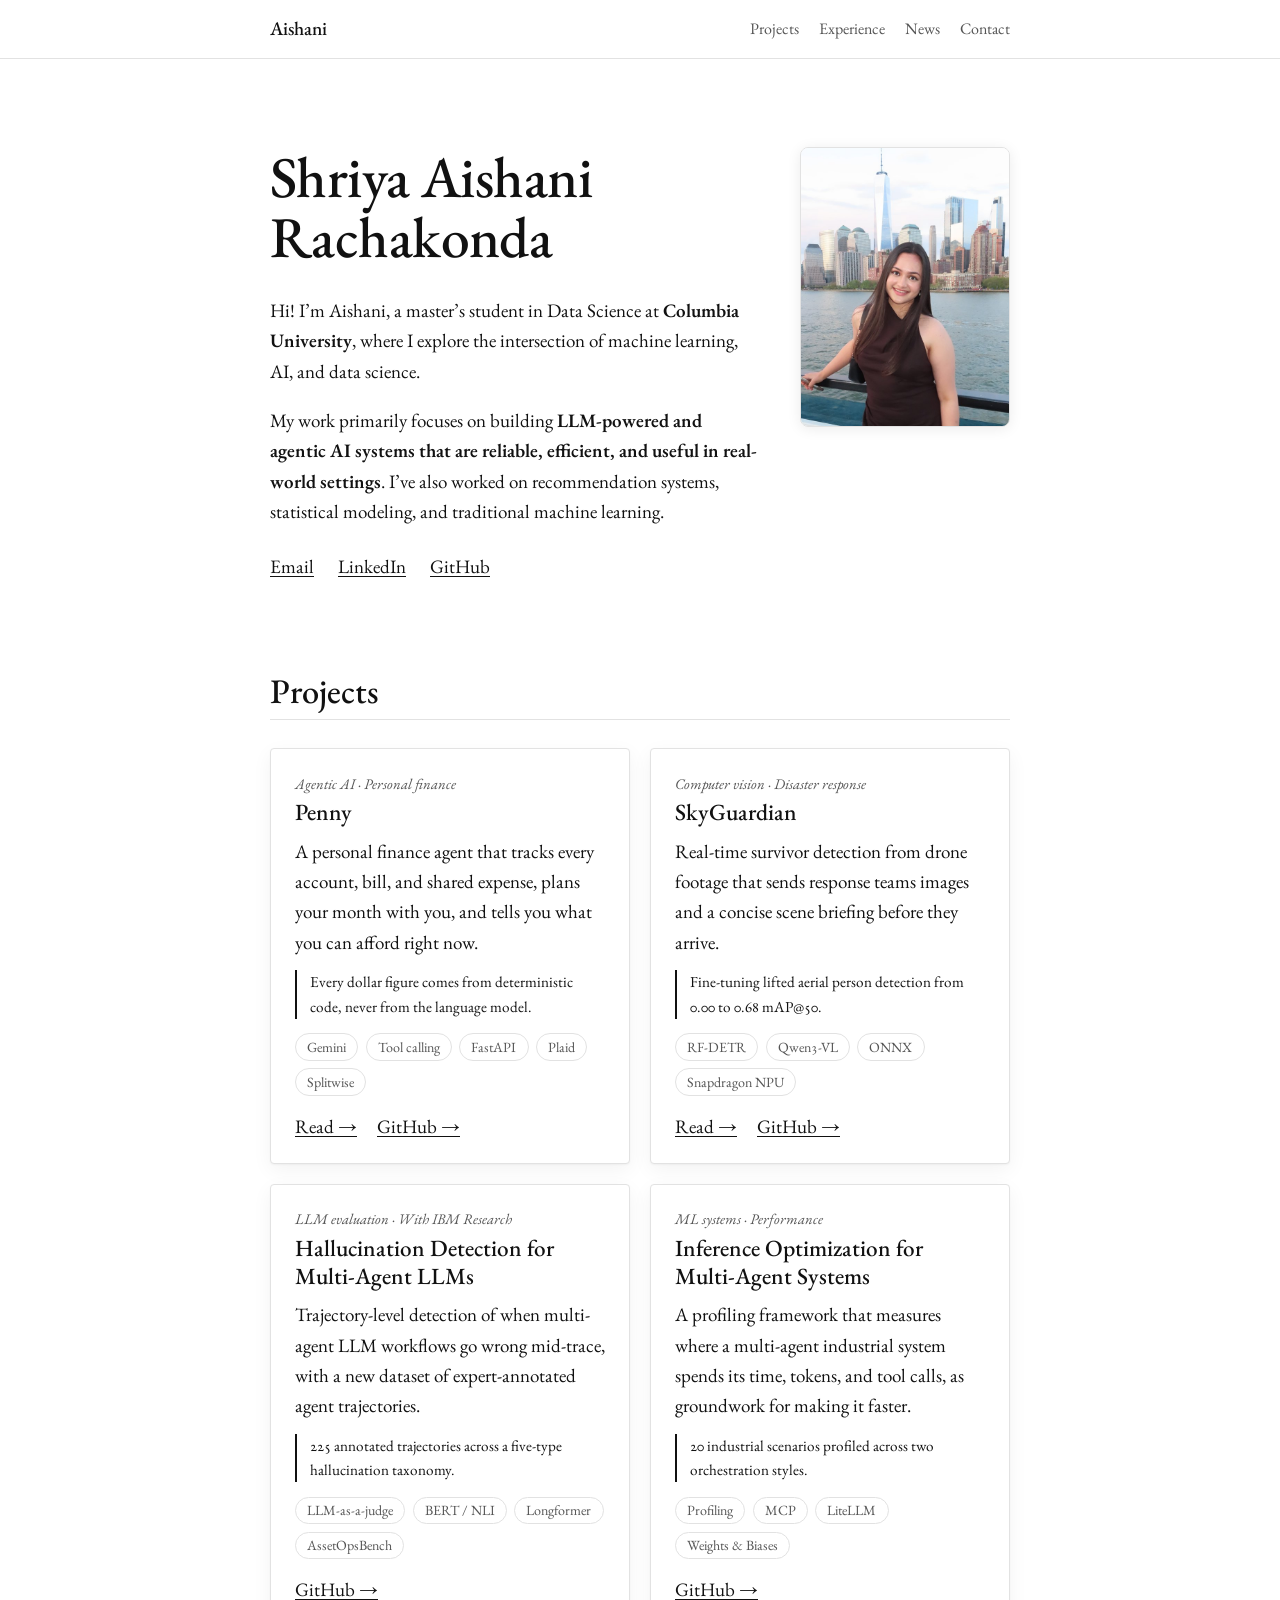
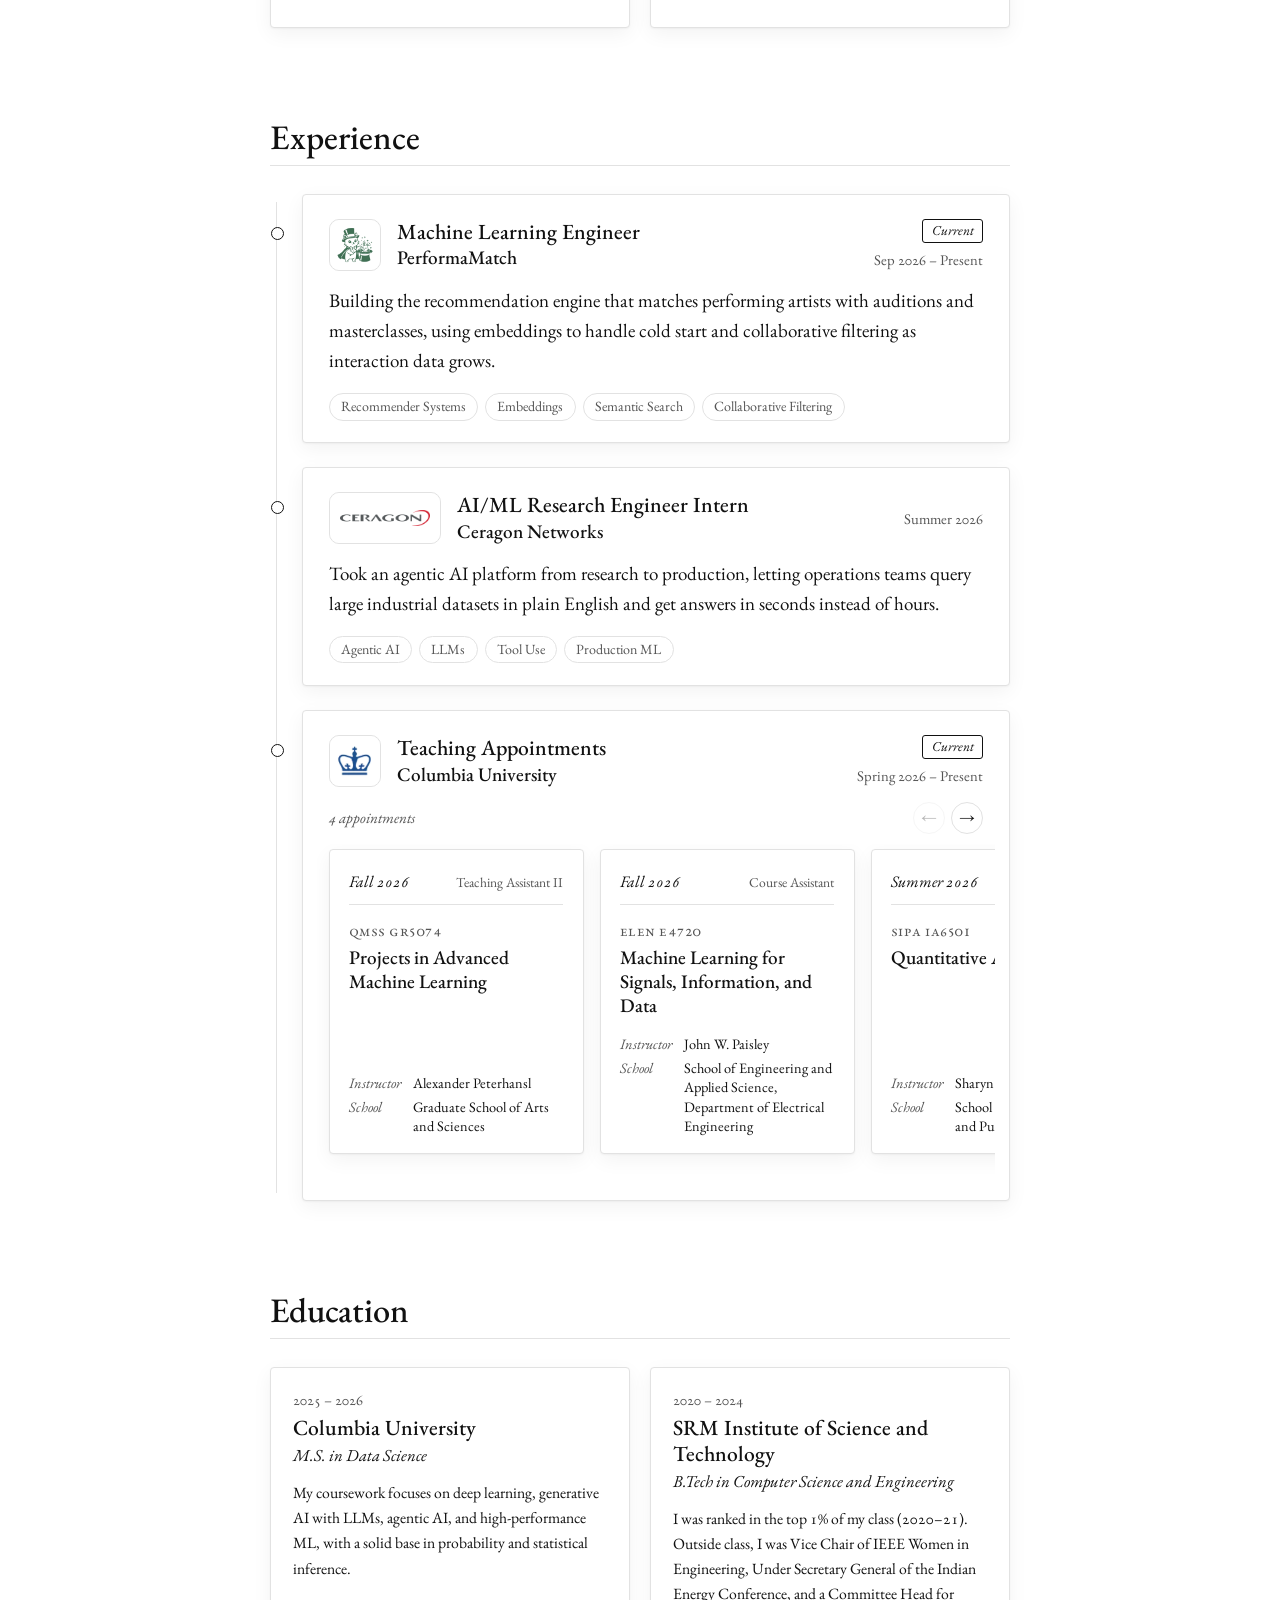
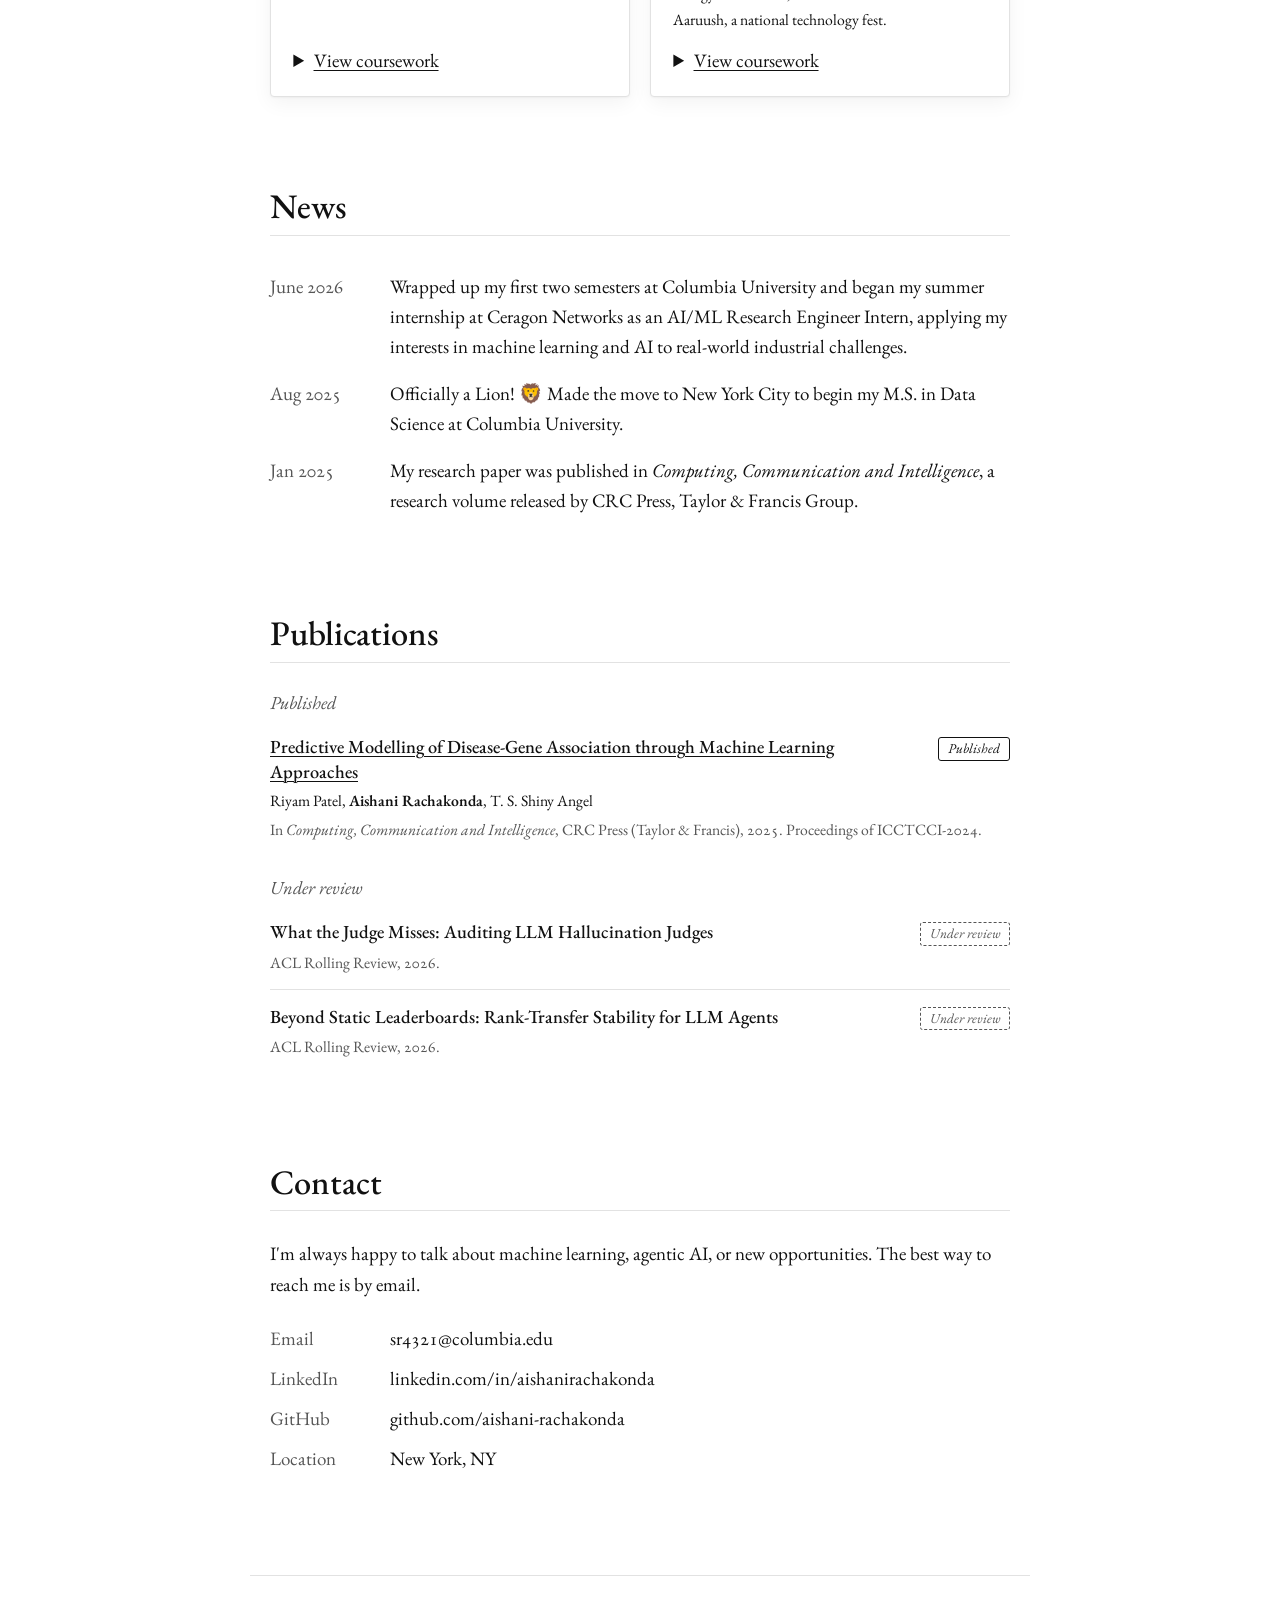
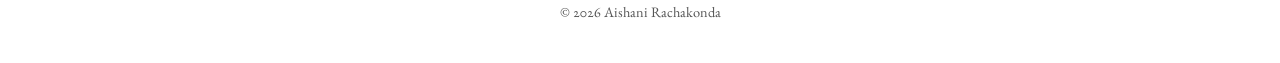
==== commit ae28f172: "Add site icon, share preview, clickable cards, page transitions, refined type, and 404 page" ====
--- a/index.html
+++ b/index.html
@@ -4,11 +4,24 @@
   <meta charset="utf-8">
   <meta name="viewport" content="width=device-width, initial-scale=1">
   <title>Aishani Rachakonda</title>
-  <meta name="description" content="Aishani Rachakonda — Machine Learning Engineer and M.S. Data Science student at Columbia University.">
+  <meta name="description" content="Master&rsquo;s student in Data Science at Columbia University, building LLM-powered and agentic AI systems that are reliable, efficient, and useful in real-world settings.">
+  <link rel="icon" type="image/png" sizes="32x32" href="assets/img/brand/favicon-32.png">
+  <link rel="icon" type="image/png" sizes="192x192" href="assets/img/brand/icon-192.png">
+  <link rel="apple-touch-icon" href="assets/img/brand/apple-touch-icon.png">
+  <meta property="og:type" content="website">
+  <meta property="og:site_name" content="Shriya Aishani Rachakonda">
+  <meta property="og:title" content="Shriya Aishani Rachakonda">
+  <meta property="og:description" content="Master&rsquo;s student in Data Science at Columbia University, building LLM-powered and agentic AI systems that are reliable, efficient, and useful in real-world settings.">
+  <meta property="og:url" content="https://aishani-rachakonda.github.io/">
+  <meta property="og:image" content="https://aishani-rachakonda.github.io/assets/img/brand/share.png">
+  <meta property="og:image:width" content="1200">
+  <meta property="og:image:height" content="630">
+  <meta property="og:image:alt" content="Shriya Aishani Rachakonda, MS in Data Science, Columbia University">
+  <meta name="twitter:card" content="summary_large_image">
   <link rel="preconnect" href="https://fonts.googleapis.com">
   <link rel="preconnect" href="https://fonts.gstatic.com" crossorigin>
   <link href="https://fonts.googleapis.com/css2?family=EB+Garamond:ital,wght@0,400;0,500;0,600;1,400;1,500&display=swap" rel="stylesheet">
-  <link rel="stylesheet" href="style.css?v=18">
+  <link rel="stylesheet" href="style.css?v=19">
 </head>
 <body>
 
@@ -59,7 +72,7 @@
     </section>
 
     <!-- ============ PROJECTS ============ -->
-    <!-- Featured projects. Each card links to a case-study page in projects/ and to GitHub.
+    <!-- Featured projects. The link marked pj-primary makes the whole card clickable.
          To add one, copy an <article class="pj-card"> block. -->
     <section id="projects">
       <h2>Projects</h2>
@@ -75,7 +88,7 @@
           <p class="pj-result">Every dollar figure comes from deterministic code, never from the language model.</p>
           <ul class="chips"><li>Gemini</li><li>Tool calling</li><li>FastAPI</li><li>Plaid</li><li>Splitwise</li></ul>
           <div class="pj-links">
-            <a href="projects/penny.html">Read &rarr;</a>
+            <a class="pj-primary" href="projects/penny.html">Read &rarr;</a>
             <a href="https://github.com/aishani-rachakonda/penny-ai" target="_blank" rel="noopener">GitHub &rarr;</a>
           </div>
         </article>
@@ -90,7 +103,7 @@
           <p class="pj-result">Fine-tuning lifted aerial person detection from 0.00 to 0.68 mAP@50.</p>
           <ul class="chips"><li>RF-DETR</li><li>Qwen3-VL</li><li>ONNX</li><li>Snapdragon NPU</li></ul>
           <div class="pj-links">
-            <a href="projects/skyguardian.html">Read &rarr;</a>
+            <a class="pj-primary" href="projects/skyguardian.html">Read &rarr;</a>
             <a href="https://github.com/aishani-rachakonda/SkyGuardian-Disaster-Response" target="_blank" rel="noopener">GitHub &rarr;</a>
           </div>
         </article>
@@ -105,7 +118,7 @@
           <p class="pj-result">225 annotated trajectories across a five-type hallucination taxonomy.</p>
           <ul class="chips"><li>LLM-as-a-judge</li><li>BERT / NLI</li><li>Longformer</li><li>AssetOpsBench</li></ul>
           <div class="pj-links">
-            <a href="https://github.com/aishani-rachakonda/AssetOpsBench-Hallucination-Detection" target="_blank" rel="noopener">GitHub &rarr;</a>
+            <a class="pj-primary" href="https://github.com/aishani-rachakonda/AssetOpsBench-Hallucination-Detection" target="_blank" rel="noopener">GitHub &rarr;</a>
           </div>
         </article>
 
@@ -119,7 +132,7 @@
           <p class="pj-result">20 industrial scenarios profiled across two orchestration styles.</p>
           <ul class="chips"><li>Profiling</li><li>MCP</li><li>LiteLLM</li><li>Weights &amp; Biases</li></ul>
           <div class="pj-links">
-            <a href="https://github.com/aishani-rachakonda/AssetOpsBench-Inference-Optimization" target="_blank" rel="noopener">GitHub &rarr;</a>
+            <a class="pj-primary" href="https://github.com/aishani-rachakonda/AssetOpsBench-Inference-Optimization" target="_blank" rel="noopener">GitHub &rarr;</a>
           </div>
         </article>
 
--- a/style.css
+++ b/style.css
@@ -53,12 +53,12 @@
   padding: 0 1.25rem;
 }
 
-section { padding: 2.5rem 0 1rem; }
+section { padding: 4.5rem 0 1rem; }
 
 h2 {
-  font-size: 1.9rem;
-  margin: 0 0 1.25rem;
-  padding-bottom: 0.35rem;
+  font-size: 2.15rem;
+  margin: 0 0 1.75rem;
+  padding-bottom: 0.5rem;
   border-bottom: 1px solid var(--rule);
   display: flex;
   justify-content: space-between;
@@ -104,10 +104,10 @@
   grid-template-columns: 1fr 210px;
   gap: 2.5rem;
   align-items: start;
-  padding-top: 3.5rem;
-}
-
-.about h1 { font-size: 2.6rem; margin: 0 0 1.25rem; }
+  padding-top: 5.5rem;
+}
+
+.about h1 { font-size: 3.6rem; line-height: 1.05; letter-spacing: -0.01em; margin: 0 0 1.75rem; }
 
 .about-photo img,
 .photo-placeholder {
@@ -449,6 +449,7 @@
   gap: 1.25rem;
 }
 .pj-card {
+  position: relative;
   display: flex;
   flex-direction: column;
   padding: 1.4rem 1.5rem 1.3rem;
@@ -465,6 +466,11 @@
 .pj-card .chips { margin: 0 0 1rem; }
 .pj-links { margin-top: auto; display: flex; flex-wrap: wrap; gap: 0.4rem 1.25rem; }
 .pj-links a { text-decoration: underline; text-underline-offset: 3px; text-decoration-thickness: 1px; }
+/* The primary link's hit area covers the whole card; other links stay on top. */
+.pj-card .pj-primary::after { content: ""; position: absolute; inset: 0; }
+.pj-card .pj-links a:not(.pj-primary) { position: relative; z-index: 1; }
+.pj-card .pj-primary:focus-visible { outline: none; }
+.pj-card:has(.pj-primary:focus-visible) { border-color: var(--text); box-shadow: var(--shadow-hover); }
 
 /* ---------- Case-study pages ---------- */
 .case-study { padding-top: 2rem; }
@@ -472,7 +478,7 @@
 .cs-back:hover { color: var(--text); }
 
 .cs-header { padding: 1.5rem 0 1.5rem; border-bottom: 1px solid var(--rule); }
-.cs-header h1 { font-size: 2.8rem; margin: 0.2rem 0 0.5rem; }
+.cs-header h1 { font-size: 3.6rem; line-height: 1.05; letter-spacing: -0.01em; margin: 0.3rem 0 0.75rem; }
 .cs-lede { font-size: 1.2rem; line-height: 1.5; margin: 0 0 1.4rem; }
 .cs-facts {
   display: grid;
@@ -594,7 +600,7 @@
 /* ---------- Footer ---------- */
 .footer {
   max-width: var(--width);
-  margin: 3rem auto 0;
+  margin: 5rem auto 0;
   padding: 1.5rem 1.25rem 2.5rem;
   border-top: 1px solid var(--rule);
   color: var(--muted);
@@ -612,7 +618,8 @@
   .about-photo { order: -1; }
   .about-photo img, .photo-placeholder { width: 160px; }
   .photo-placeholder { font-size: 2.5rem; }
-  .about h1 { font-size: 2rem; }
+  .about h1 { font-size: 2.75rem; }
+  section { padding-top: 3.25rem; }
   .news li, .contact-list li { grid-template-columns: 1fr; gap: 0; }
   .timeline { padding-left: 1.4rem; }
   .timeline::before { left: 0.25rem; }
@@ -625,7 +632,7 @@
   .edu-grid { grid-template-columns: 1fr; }
   .pj-grid { grid-template-columns: 1fr; }
   .pub-head { flex-direction: column; gap: 0.35rem; }
-  .cs-header h1 { font-size: 2.2rem; }
+  .cs-header h1 { font-size: 2.75rem; }
   .cs-facts, .cs-decisions { grid-template-columns: 1fr; }
   .flow { grid-template-columns: 1fr; gap: 1.4rem; }
   .flow-node:not(:last-child)::after { content: "\2193"; right: auto; left: 50%; top: auto; bottom: -1.25rem; transform: translateX(-50%); }
@@ -633,3 +640,15 @@
   .ta-top { flex-direction: column; align-items: flex-start; gap: 0.1rem; }
   .ta-role { text-align: left; }
 }
+
+/* ---------- Page transitions and not-found page ---------- */
+@view-transition { navigation: auto; }
+.site-header { view-transition-name: site-header; }
+::view-transition-old(root), ::view-transition-new(root) { animation-duration: 0.3s; }
+@media (prefers-reduced-motion: reduce) {
+  ::view-transition-group(*), ::view-transition-old(*), ::view-transition-new(*) { animation: none; }
+}
+
+.not-found { padding: 7rem 0 3rem; }
+.not-found h1 { font-size: 3.6rem; line-height: 1.05; letter-spacing: -0.01em; margin: 0 0 1rem; }
+.not-found p { margin: 0 0 1.5rem; }
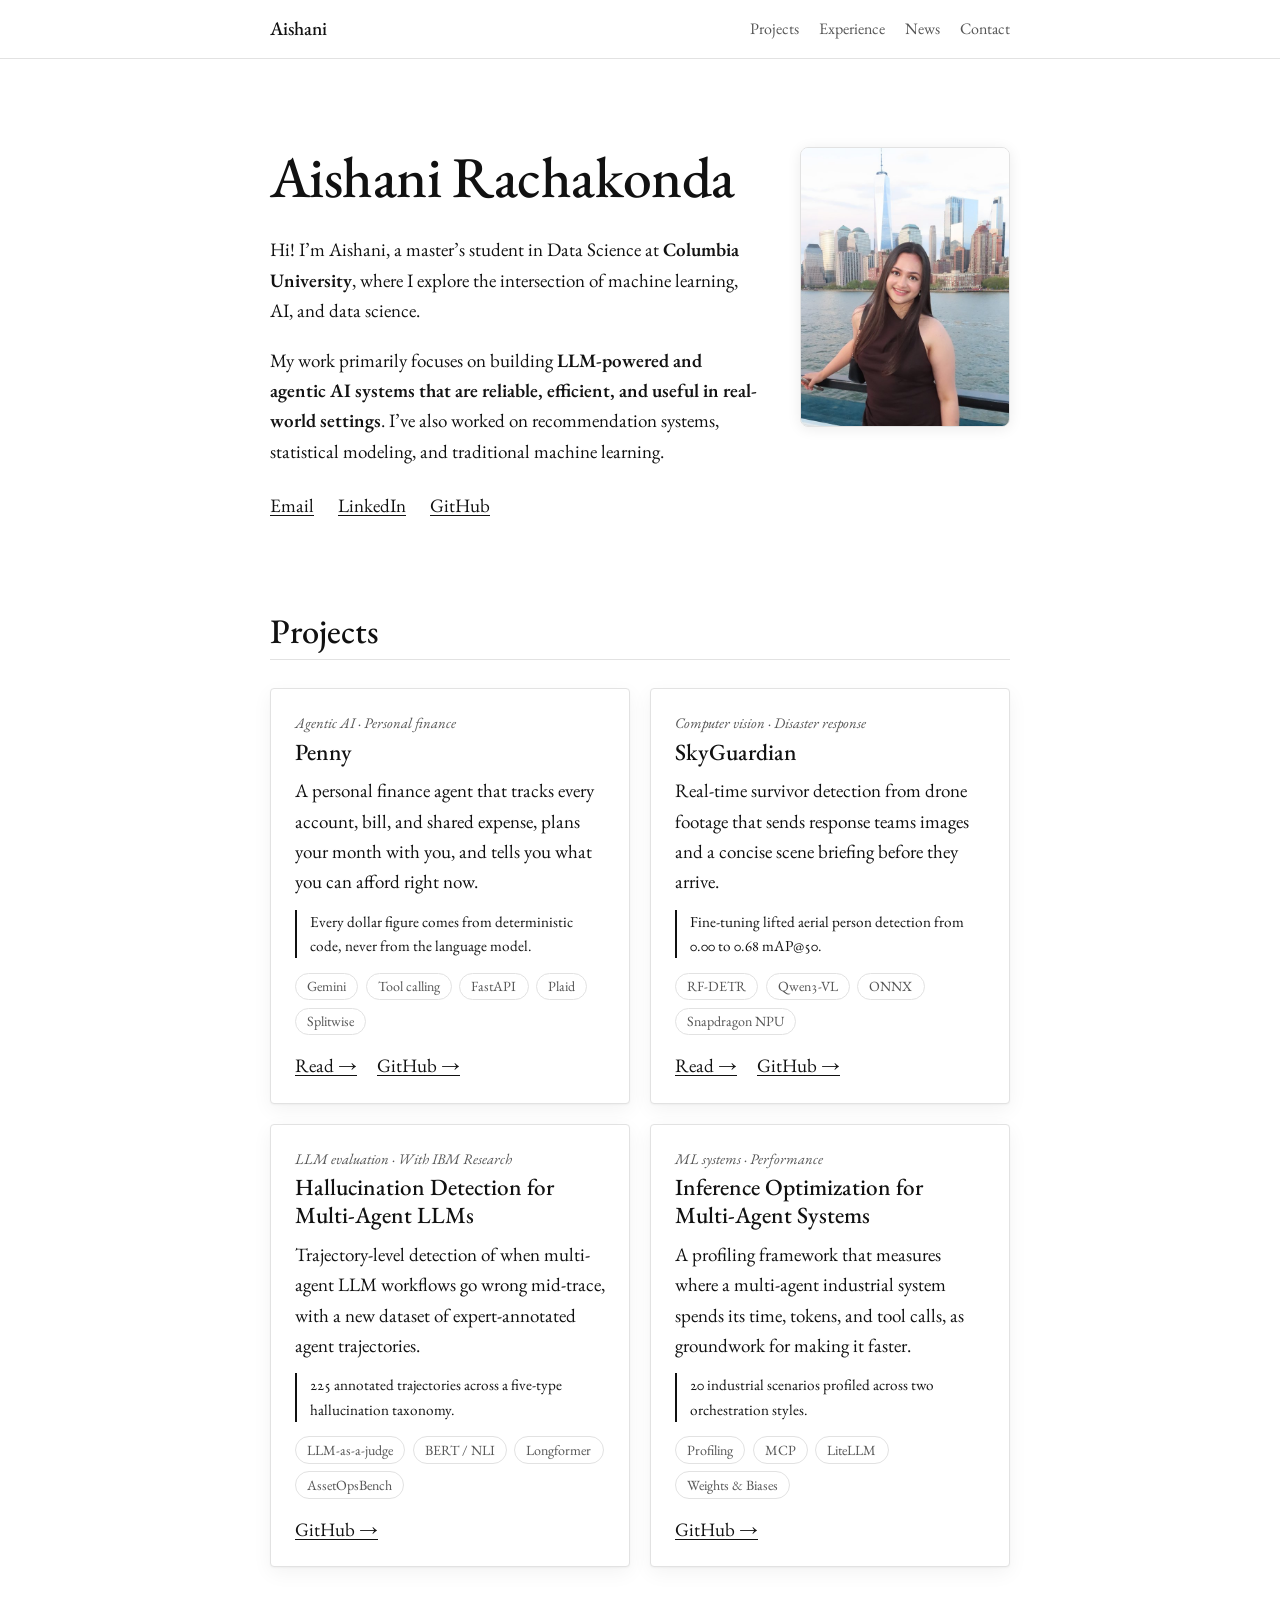
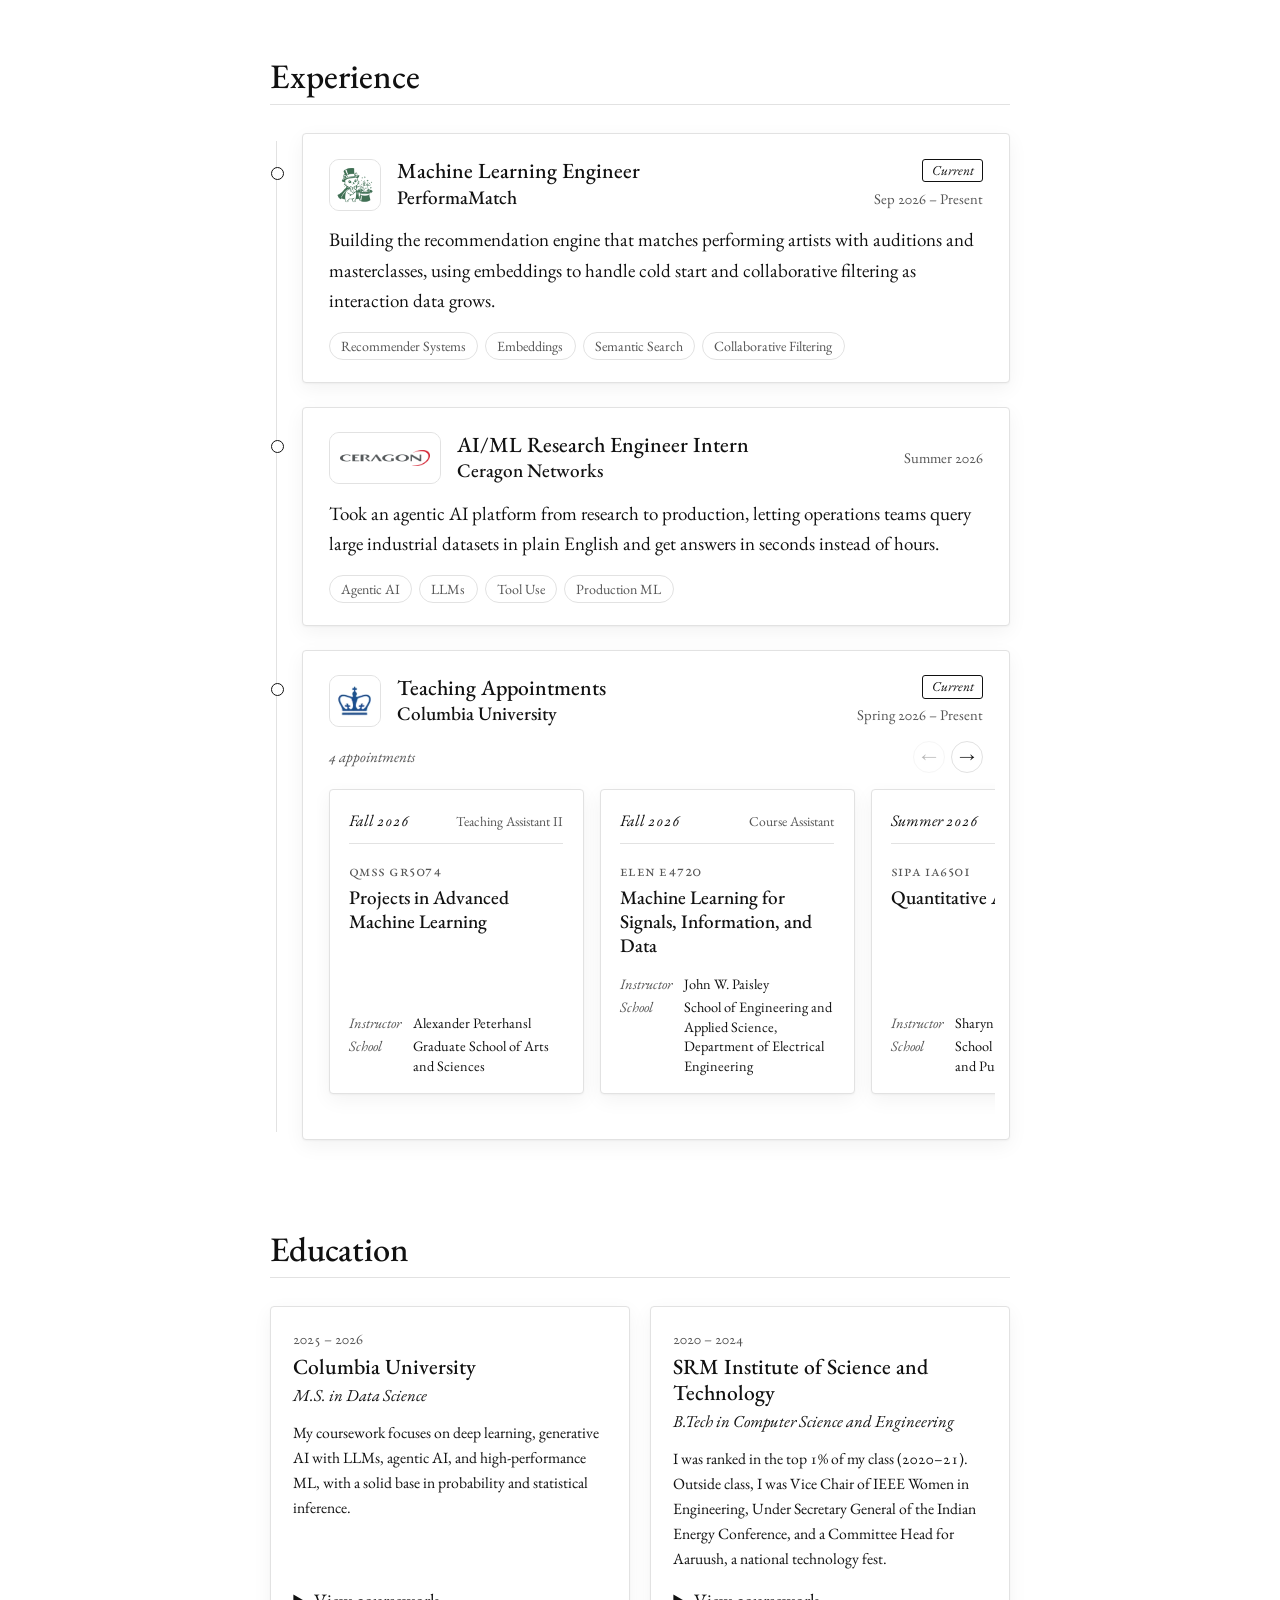
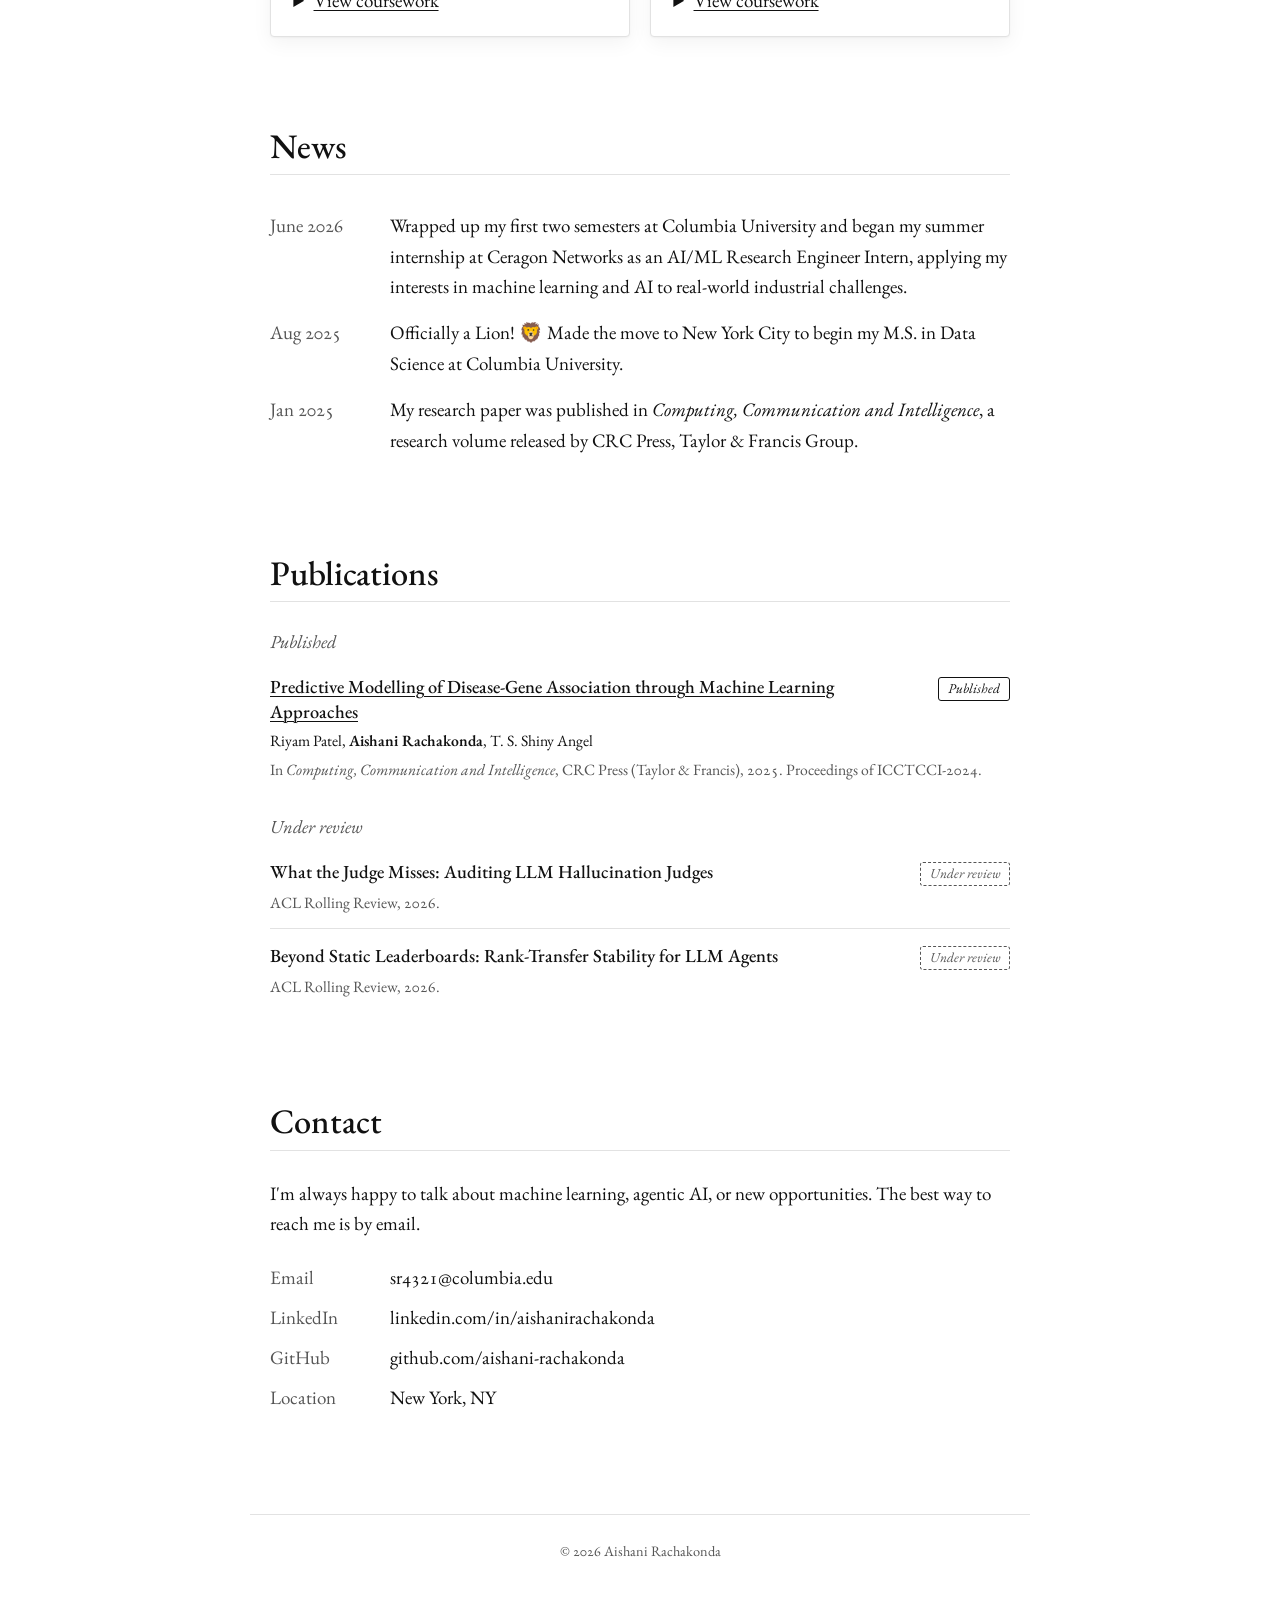
==== commit 0e3b673f: "Use Aishani Rachakonda as the site name" ====
--- a/index.html
+++ b/index.html
@@ -9,14 +9,14 @@
   <link rel="icon" type="image/png" sizes="192x192" href="assets/img/brand/icon-192.png">
   <link rel="apple-touch-icon" href="assets/img/brand/apple-touch-icon.png">
   <meta property="og:type" content="website">
-  <meta property="og:site_name" content="Shriya Aishani Rachakonda">
-  <meta property="og:title" content="Shriya Aishani Rachakonda">
+  <meta property="og:site_name" content="Aishani Rachakonda">
+  <meta property="og:title" content="Aishani Rachakonda">
   <meta property="og:description" content="Master&rsquo;s student in Data Science at Columbia University, building LLM-powered and agentic AI systems that are reliable, efficient, and useful in real-world settings.">
   <meta property="og:url" content="https://aishani-rachakonda.github.io/">
   <meta property="og:image" content="https://aishani-rachakonda.github.io/assets/img/brand/share.png">
   <meta property="og:image:width" content="1200">
   <meta property="og:image:height" content="630">
-  <meta property="og:image:alt" content="Shriya Aishani Rachakonda, MS in Data Science, Columbia University">
+  <meta property="og:image:alt" content="Aishani Rachakonda, MS in Data Science, Columbia University">
   <meta name="twitter:card" content="summary_large_image">
   <link rel="preconnect" href="https://fonts.googleapis.com">
   <link rel="preconnect" href="https://fonts.gstatic.com" crossorigin>
@@ -42,7 +42,7 @@
     <!-- ============ ABOUT ============ -->
     <section id="about" class="about">
       <div class="about-text">
-        <h1>Shriya Aishani Rachakonda</h1>
+        <h1>Aishani Rachakonda</h1>
 
         <p>
           Hi! I&rsquo;m Aishani, a master&rsquo;s student in Data Science at
